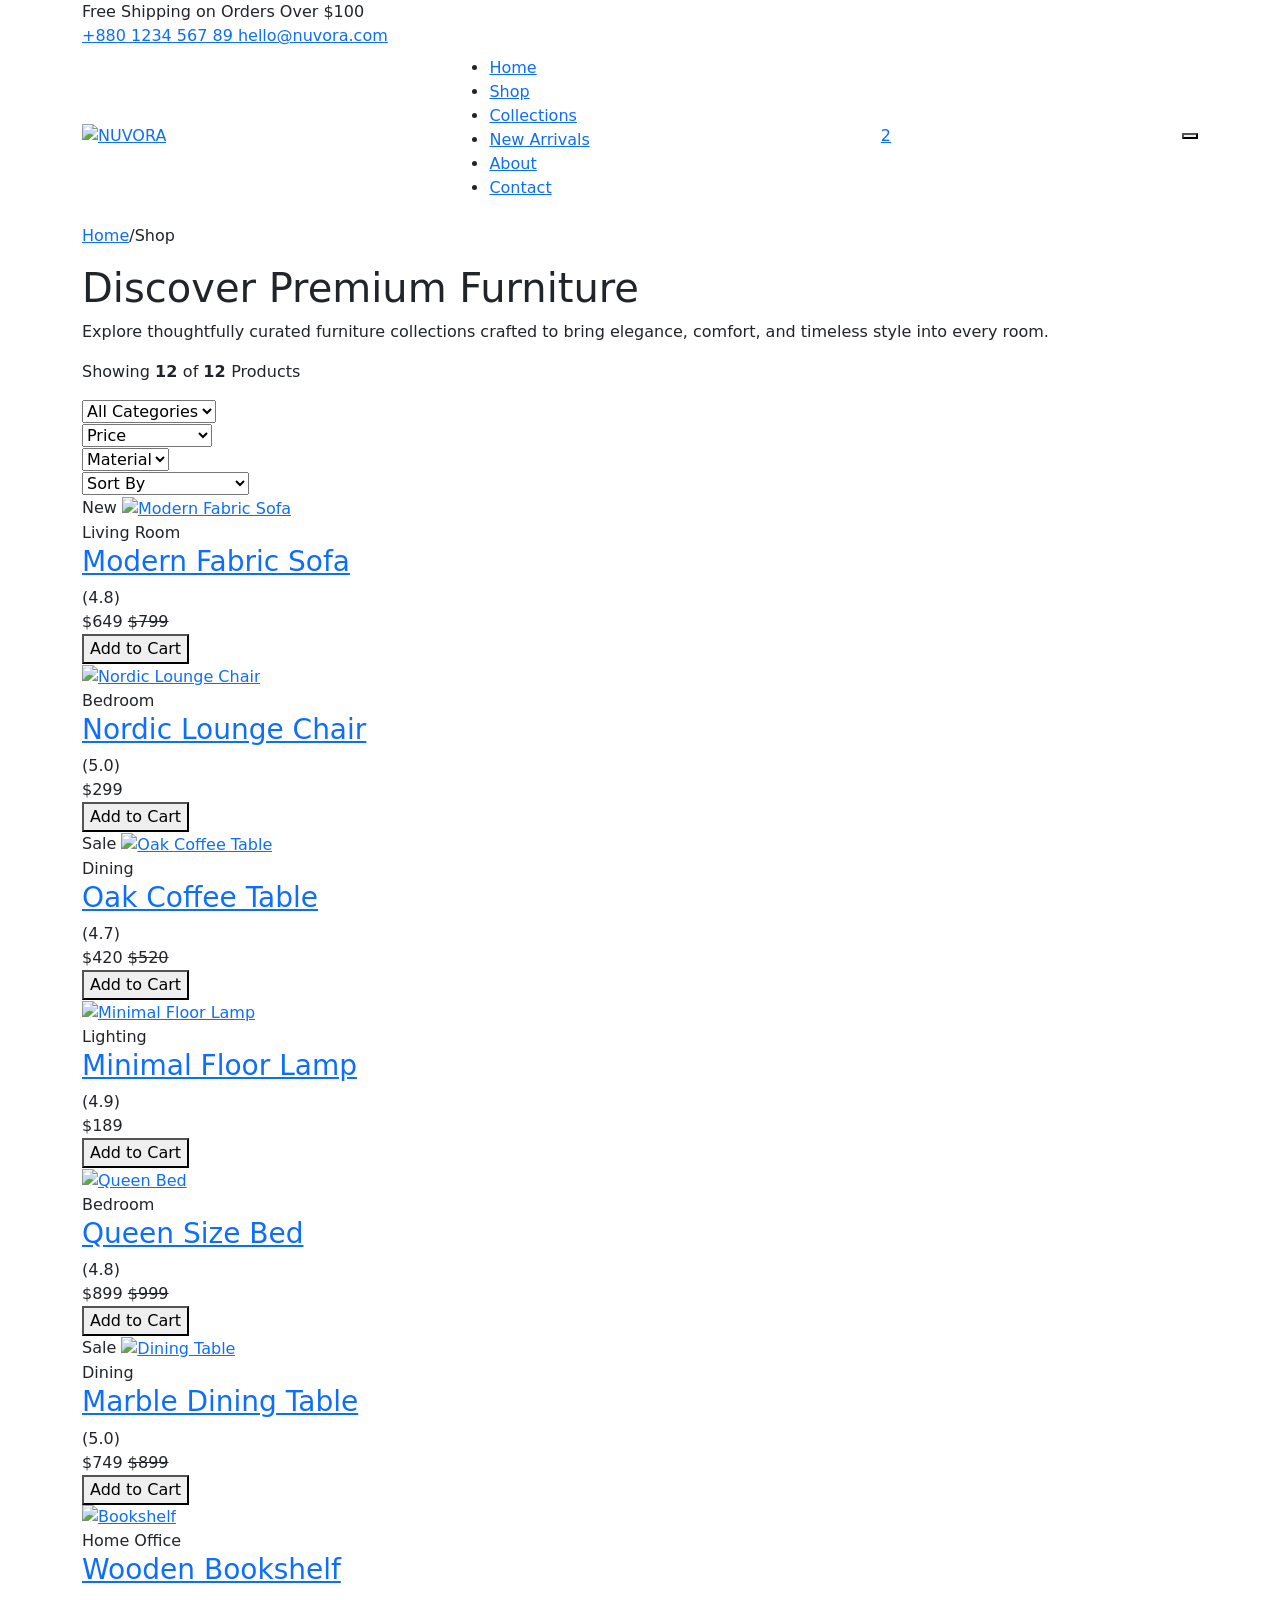
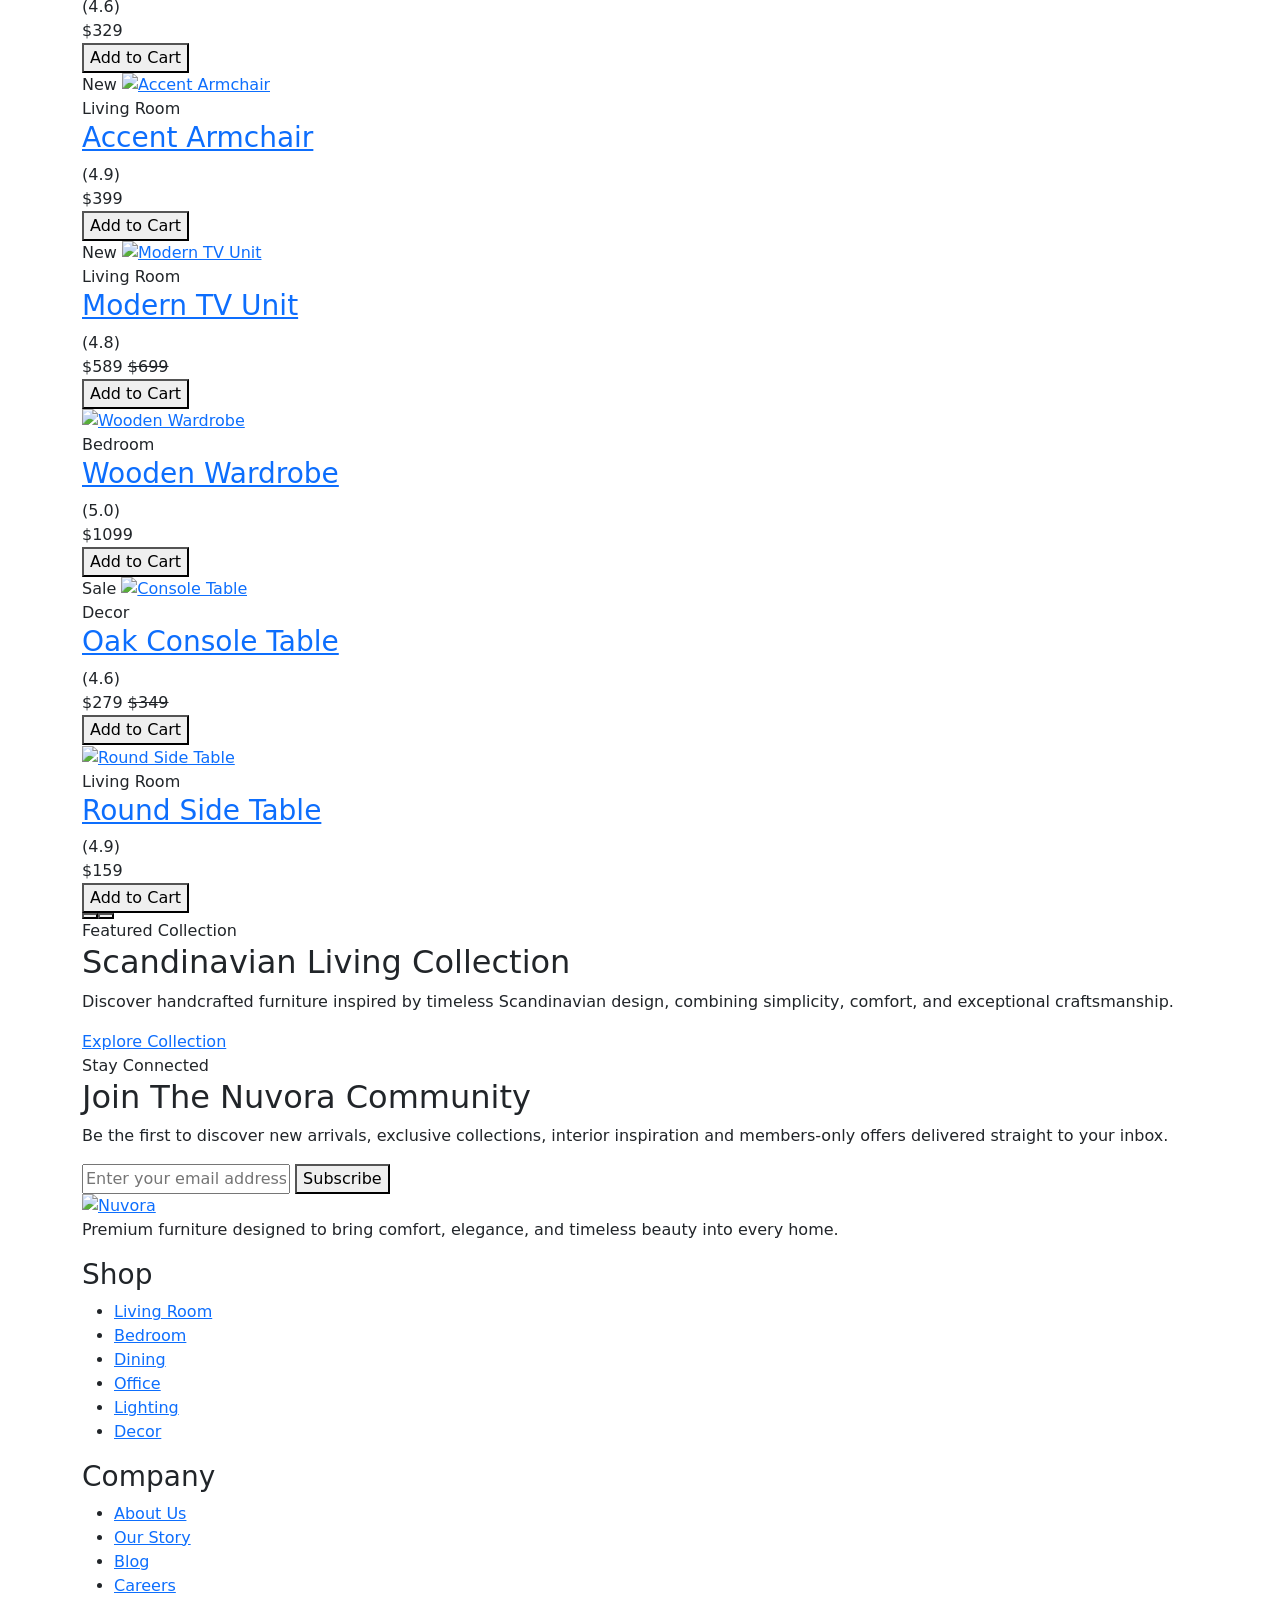
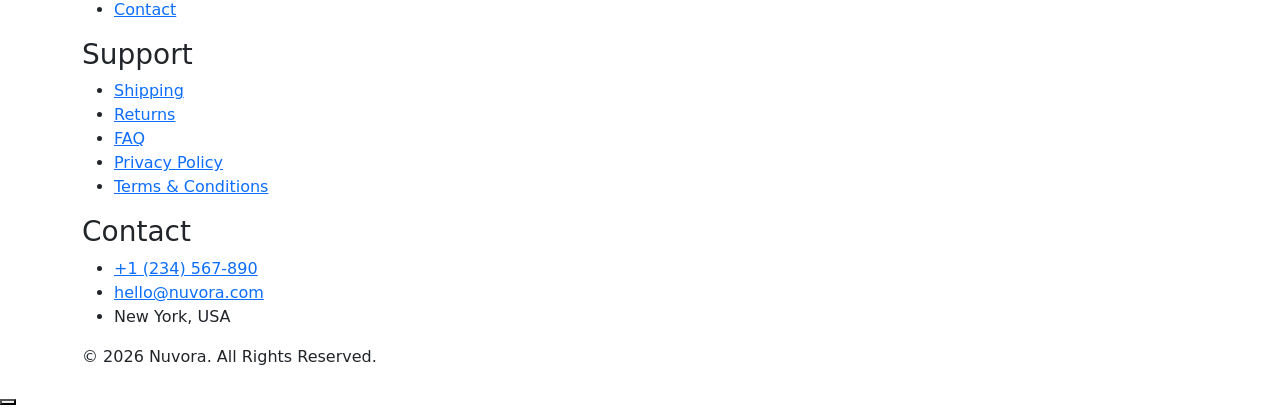
==== shop.html @ 88d0da60 "Add files via upload" ====
<!DOCTYPE html>
<html lang="en">
<head>
    <meta charset="UTF-8">
    <meta name="viewport" content="width=device-width, initial-scale=1.0">
    <!-- <title>Document</title> -->
    <title>NUVORA</title>
    <link rel="icon" type="image/png" href="assets/images/banner-logo.png">

    <link href="https://cdn.jsdelivr.net/npm/bootstrap@5.3.7/dist/css/bootstrap.min.css" rel="stylesheet">
    <link rel="stylesheet" href="https://cdn.jsdelivr.net/npm/swiper@11/swiper-bundle.min.css">
    <!-- <link rel="stylesheet" href="https://cdn.jsdelivr.net/npm/embla-carousel/embla-carousel.min.css"> -->
    <!-- <link href="https://unpkg.com/aos@2.3.1/dist/aos.css" rel="stylesheet"> -->
    <link rel="stylesheet" href="assets/css/fonts.css">
    <link rel="stylesheet" href="assets/icons/fontawesome/css/all.css">
    <link rel="stylesheet" href="assets/css/style.css">
    <link rel="stylesheet" href="assets/css/responsive.css">
</head>
<body>
    <!-- =========================
        TOP BAR
    ========================= -->
    <div class="top-bar">
        <div class="container">
            <div class="top-bar-wrapper">

                <div class="top-bar-left">
                    <span>Free Shipping on Orders Over $100</span>
                </div>

                <div class="top-bar-right">
                    <a href="tel:+880123456789">
                        <i class="fa-solid fa-phone"></i>
                        +880 1234 567 89
                    </a>

                    <a href="mailto:hello@nuvora.com">
                        <i class="fa-solid fa-envelope"></i>
                        hello@nuvora.com
                    </a>
                </div>

            </div>
        </div>
    </div>




    <!-- =========================
        HEADER
    ========================= -->
    <header class="header">

        <div class="container">

            <nav class="navbar">

                <!-- Logo -->
                <a href="index.html" class="logo">
                    <img src="assets/images/banner-logo.png" alt="NUVORA">
                </a>

                <!-- Menu -->
                <ul class="nav-menu" id="navMenu">

                    <li>
                        <a href="index.html">Home</a>
                    </li>

                    <li>
                        <a href="shop.html" class="active">Shop</a>
                    </li>

                    <li>
                        <a href="collections.html">Collections</a>
                    </li>

                    <li>
                        <a href="new-arrivals.html">New Arrivals</a>
                    </li>

                    <li>
                        <a href="about.html">About</a>
                    </li>

                    <li>
                        <a href="contact.html">Contact</a>
                    </li>

                </ul>

                <!-- Actions -->
                <div class="nav-actions">

                    <!-- Search -->
                    <a href="shop.html" class="nav-icon">
                        <i class="fa-solid fa-magnifying-glass"></i>
                    </a>

                    <!-- Wishlist -->
                    <a href="wishlist.html" class="nav-icon">
                        <i class="fa-regular fa-heart"></i>
                    </a>

                    <!-- Login / My Account -->
                    <a href="login.html" class="nav-icon">
                        <i class="fa-regular fa-user"></i>
                    </a>

                    <!-- Cart -->
                    <a href="cart.html" class="nav-icon cart-icon">
                        <i class="fa-solid fa-bag-shopping"></i>
                        <span class="cart-count">2</span>
                    </a>

                </div>

                <!-- Mobile Toggle -->
                <button class="menu-toggle" id="menuToggle">
                    <span></span>
                    <span></span>
                    <span></span>
                </button>

            </nav>

        </div>

    </header>






    <!-- ===================================================
        SHOP BANNER
    =================================================== -->
    <section class="shop-banner">

        <div class="container">

            <div class="shop-banner-content">

                <div class="breadcrumb">

                    <a href="index.html">Home</a>

                    <span>/</span>

                    <span>Shop</span>

                </div>

                <h1>

                    Discover Premium Furniture

                </h1>

                <p>

                    Explore thoughtfully curated furniture collections crafted
                    to bring elegance, comfort, and timeless style into every room.

                </p>

            </div>

        </div>

    </section>







    
    <!-- ===================================================
        SHOP TOOLBAR
    =================================================== -->
    <section class="shop-toolbar">

        <div class="container">

            <div class="toolbar-wrapper">

                <!-- Left -->

                <div class="toolbar-left">

                    <p>

                        Showing

                        <strong id="showingProducts">
                            12
                        </strong>

                        of

                        <strong id="totalProducts">
                            12
                        </strong>

                        Products

                    </p>

                </div>

                <!-- Right -->

                <div class="toolbar-right">

                    <div class="select-box">

                        <select id="categoryFilter">

                            <option>All Categories</option>
                            <option>living-room</option>
                            <option>bedroom</option>
                            <option>dining</option>
                            <option>home-office</option>
                            <option>lighting</option>
                            <option>decor</option>

                        </select>

                        <i class="fa-solid fa-angle-down"></i>

                    </div>

                    <div class="select-box">

                        <select id="priceFilter">

                            <option>Price</option>
                            <option>Under $200</option>
                            <option>$200 - $500</option>
                            <option>$500 - $1000</option>
                            <option>$1000+</option>

                        </select>

                        <i class="fa-solid fa-angle-down"></i>

                    </div>

                    <div class="select-box">

                        <select id="materialFilter">

                            <option>Material</option>
                            <option>Wood</option>
                            <option>Fabric</option>
                            <option>Metal</option>
                            <option>Marble</option>

                        </select>

                        <i class="fa-solid fa-angle-down"></i>

                    </div>

                    <div class="select-box">

                        <select id="sortFilter">

                            <option>Sort By</option>
                            <option>Featured</option>
                            <option>Newest</option>
                            <option>Best Selling</option>
                            <option>Price: Low to High</option>
                            <option>Price: High to Low</option>

                        </select>

                        <i class="fa-solid fa-angle-down"></i>

                    </div>

                </div>

            </div>

        </div>

    </section>





    <!-- ===========================================
        PRODUCT GRID
    =========================================== -->
    <section class="shop-products">

        <div class="container">

            <!-- Product Grid -->
            <div class="product-grid" id="productGrid">

                <!-- Product 1 -->
                <div class="product-card"
                    data-category="living-room"
                    data-price="649"
                    data-material="fabric">

                    <div class="product-image">

                        <span class="product-badge">New</span>

                        <a href="product-details.html">
                            <img src="assets/images/products/sofa.jpg" alt="Modern Fabric Sofa">
                        </a>

                        <div class="product-icons">

                            <a href="#" aria-label="Add to Wishlist">
                                <i class="fa-regular fa-heart"></i>
                            </a>

                        </div>

                    </div>

                    <div class="product-content">

                        <span class="product-category">
                            Living Room
                        </span>

                        <h3>

                            <a href="product-details.html">
                                Modern Fabric Sofa
                            </a>

                        </h3>

                        <div class="product-rating">

                            <i class="fa-solid fa-star"></i>
                            <i class="fa-solid fa-star"></i>
                            <i class="fa-solid fa-star"></i>
                            <i class="fa-solid fa-star"></i>
                            <i class="fa-solid fa-star-half-stroke"></i>

                            <span>(4.8)</span>

                        </div>

                        <div class="product-price">

                            <span class="price">$649</span>

                            <del>$799</del>

                        </div>

                        <button class="cart-btn">
                            Add to Cart
                        </button>

                    </div>

                </div>

                <!-- Product 2 -->
                <div class="product-card"
                    data-category="bedroom"
                    data-price="299"
                    data-material="fabric">

                    <div class="product-image">

                        <a href="product-details.html">
                            <img src="assets/images/products/chair.jpg" alt="Nordic Lounge Chair">
                        </a>
                        
                        <div class="product-icons">

                            <a href="#"><i class="fa-regular fa-heart"></i></a>
 

                        </div>

                    </div>

                    <div class="product-content">

                        <span class="product-category">
                            Bedroom
                        </span>

                        <h3>
                            <a href="product-details.html">
                                Nordic Lounge Chair
                            </a>
                        </h3>

                        <div class="product-rating">

                            <i class="fa-solid fa-star"></i>
                            <i class="fa-solid fa-star"></i>
                            <i class="fa-solid fa-star"></i>
                            <i class="fa-solid fa-star"></i>
                            <i class="fa-solid fa-star"></i>

                            <span>(5.0)</span>

                        </div>

                        <div class="product-price">

                            <span class="price">$299</span>

                        </div>

                        <button class="cart-btn">

                            Add to Cart

                        </button>

                    </div>

                </div>

                <!-- Product 3 -->
                <div class="product-card"
                    data-category="dining"
                    data-price="420"
                    data-material="wood">

                    <div class="product-image">

                        <span class="product-badge sale">
                            Sale
                        </span>

                        <a href="product-details.html">
                            <img src="assets/images/products/table.jpg" alt="Oak Coffee Table">
                        </a>
                        
                        <div class="product-icons">

                            <a href="#"><i class="fa-regular fa-heart"></i></a>
 

                        </div>

                    </div>

                    <div class="product-content">

                        <span class="product-category">
                            Dining
                        </span>

                        <h3>
                            <a href="product-details.html">
                                Oak Coffee Table
                            </a>
                        </h3>

                        <div class="product-rating">

                            <i class="fa-solid fa-star"></i>
                            <i class="fa-solid fa-star"></i>
                            <i class="fa-solid fa-star"></i>
                            <i class="fa-solid fa-star"></i>
                            <i class="fa-solid fa-star-half-stroke"></i>

                            <span>(4.7)</span>

                        </div>

                        <div class="product-price">

                            <span class="price">$420</span>

                            <del>$520</del>

                        </div>

                        <button class="cart-btn">

                            Add to Cart

                        </button>

                    </div>

                </div>

                <!-- Product 4 -->
                <div class="product-card"
                    data-category="lighting"
                    data-price="189"
                    data-material="metal">

                    <div class="product-image">

                        <a href="product-details.html">
                            <img src="assets/images/products/lamp.jpg" alt="Minimal Floor Lamp">   
                        </a>
                        
                        <div class="product-icons">

                            <a href="#"><i class="fa-regular fa-heart"></i></a>
 

                        </div>

                    </div>

                    <div class="product-content">

                        <span class="product-category">
                            Lighting
                        </span>

                        <h3>
                            <a href="product-details.html">
                                Minimal Floor Lamp  
                            </a>
                        </h3>

                        

                        <div class="product-rating">

                            <i class="fa-solid fa-star"></i>
                            <i class="fa-solid fa-star"></i>
                            <i class="fa-solid fa-star"></i>
                            <i class="fa-solid fa-star"></i>
                            <i class="fa-solid fa-star"></i>

                            <span>(4.9)</span>

                        </div>

                        <div class="product-price">

                            <span class="price">
                                $189
                            </span>

                        </div>

                        <button class="cart-btn">

                            Add to Cart

                        </button>

                    </div>

                </div>

                <!-- Product 5 -->
                <div class="product-card"
                    data-category="bedroom"
                    data-price="899"
                    data-material="wood">

                    <div class="product-image">

                        <a href="product-details.html">
                        <img src="assets/images/products/bed.jpg" alt="Queen Bed">
                        </a>
                        
                        <div class="product-icons">

                            <a href="#"><i class="fa-regular fa-heart"></i></a> 

                        </div>

                    </div>

                    <div class="product-content">

                        <span class="product-category">
                            Bedroom
                        </span>

                        <h3>
                            <a href="product-details.html">
                                Queen Size Bed 
                            </a>
                        </h3>

                        <div class="product-rating">

                            <i class="fa-solid fa-star"></i>
                            <i class="fa-solid fa-star"></i>
                            <i class="fa-solid fa-star"></i>
                            <i class="fa-solid fa-star"></i>
                            <i class="fa-solid fa-star-half-stroke"></i>

                            <span>(4.8)</span>

                        </div>

                        <div class="product-price">

                            <span class="price">$899</span>

                            <del>$999</del>

                        </div>

                        <button class="cart-btn">
                            Add to Cart
                        </button>

                    </div>

                </div>

                <!-- Product 6 -->
                <div class="product-card"
                    data-category="dining"
                    data-price="749"
                    data-material="marble">

                    <div class="product-image">

                        <span class="product-badge sale">Sale</span>

                        <a href="product-details.html">
                            <img src="assets/images/products/dining-table.jpg" alt="Dining Table">
                        </a>
                        
                        <div class="product-icons">

                            <a href="#"><i class="fa-regular fa-heart"></i></a> 

                        </div>

                    </div>

                    <div class="product-content">

                        <span class="product-category">
                            Dining
                        </span>

                        <h3>
                            <a href="product-details.html">
                                Marble Dining Table
                            </a>
                        </h3>

                        <div class="product-rating">

                            <i class="fa-solid fa-star"></i>
                            <i class="fa-solid fa-star"></i>
                            <i class="fa-solid fa-star"></i>
                            <i class="fa-solid fa-star"></i>
                            <i class="fa-solid fa-star"></i>

                            <span>(5.0)</span>

                        </div>

                        <div class="product-price">

                            <span class="price">$749</span>

                            <del>$899</del>

                        </div>

                        <button class="cart-btn">
                            Add to Cart
                        </button>

                    </div>

                </div>

                <!-- Product 7 -->
                <div class="product-card"
                    data-category="home-office"
                    data-price="329"
                    data-material="wood">

                    <div class="product-image">

                        <a href="product-details.html">
                            <img src="assets/images/products/bookshelf.jpg" alt="Bookshelf">
                        </a>
                        
                        <div class="product-icons">

                            <a href="#"><i class="fa-regular fa-heart"></i></a> 

                        </div>

                    </div>

                    <div class="product-content">

                        <span class="product-category">
                            Home Office
                        </span>

                        <h3>
                            <a href="product-details.html">
                                Wooden Bookshelf
                            </a>
                        </h3>

                        <div class="product-rating">

                            <i class="fa-solid fa-star"></i>
                            <i class="fa-solid fa-star"></i>
                            <i class="fa-solid fa-star"></i>
                            <i class="fa-solid fa-star"></i>
                            <i class="fa-regular fa-star"></i>

                            <span>(4.6)</span>

                        </div>

                        <div class="product-price">

                            <span class="price">$329</span>

                        </div>

                        <button class="cart-btn">
                            Add to Cart
                        </button>

                    </div>

                </div>

                <!-- Product 8 -->
                <div class="product-card"
                    data-category="living-room"
                    data-price="399"
                    data-material="fabric">

                    <div class="product-image">

                        <span class="product-badge">New</span>

                        <a href="product-details.html">
                            <img src="assets/images/products/armchair.jpg" alt="Accent Armchair">
                        </a>
                        
                        <div class="product-icons">

                            <a href="#"><i class="fa-regular fa-heart"></i></a> 

                        </div>

                    </div>

                    <div class="product-content">

                        <span class="product-category">
                            Living Room
                        </span>

                        <h3>
                            <a href="product-details.html">
                                Accent Armchair
                            </a>
                        </h3>

                        <div class="product-rating">

                            <i class="fa-solid fa-star"></i>
                            <i class="fa-solid fa-star"></i>
                            <i class="fa-solid fa-star"></i>
                            <i class="fa-solid fa-star"></i>
                            <i class="fa-solid fa-star-half-stroke"></i>

                            <span>(4.9)</span>

                        </div>

                        <div class="product-price">

                            <span class="price">$399</span>

                        </div>

                        <button class="cart-btn">
                            Add to Cart
                        </button>

                    </div>

                </div>

                <!-- Product 9 -->
                <div class="product-card"
                    data-category="living-room"
                    data-price="589"
                    data-material="wood">

                    <div class="product-image">

                        <span class="product-badge">New</span>

                        <a href="product-details.html">
                            <img src="assets/images/products/tv-unit.jpg" alt="Modern TV Unit">
                        </a>

                        <div class="product-icons">

                            <a href="#"><i class="fa-regular fa-heart"></i></a>

                        </div>

                    </div>

                    <div class="product-content">

                        <span class="product-category">
                            Living Room
                        </span>

                        <h3>

                            <a href="product-details.html">
                                Modern TV Unit
                            </a>

                        </h3>

                        <div class="product-rating">

                            <i class="fa-solid fa-star"></i>
                            <i class="fa-solid fa-star"></i>
                            <i class="fa-solid fa-star"></i>
                            <i class="fa-solid fa-star"></i>
                            <i class="fa-solid fa-star-half-stroke"></i>

                            <span>(4.8)</span>

                        </div>

                        <div class="product-price">

                            <span class="price">$589</span>

                            <del>$699</del>

                        </div>

                        <button class="cart-btn">

                            Add to Cart

                        </button>

                    </div>

                </div>

                <!-- Product 10 -->
                <div class="product-card"
                    data-category="bedroom"
                    data-price="1099"
                    data-material="wood">

                    <div class="product-image">

                        <a href="product-details.html">
                            <img src="assets/images/products/wardrobe.jpg" alt="Wooden Wardrobe">
                        </a>

                        <div class="product-icons">

                            <a href="#"><i class="fa-regular fa-heart"></i></a>

                        </div>

                    </div>

                    <div class="product-content">

                        <span class="product-category">
                            Bedroom
                        </span>

                        <h3>

                            <a href="product-details.html">
                                Wooden Wardrobe
                            </a>

                        </h3>

                        <div class="product-rating">

                            <i class="fa-solid fa-star"></i>
                            <i class="fa-solid fa-star"></i>
                            <i class="fa-solid fa-star"></i>
                            <i class="fa-solid fa-star"></i>
                            <i class="fa-solid fa-star"></i>

                            <span>(5.0)</span>

                        </div>

                        <div class="product-price">

                            <span class="price">$1099</span>

                        </div>

                        <button class="cart-btn">

                            Add to Cart

                        </button>

                    </div>

                </div>

                <!-- Product 11 -->
                <div class="product-card"
                    data-category="decor"
                    data-price="279"
                    data-material="wood">

                    <div class="product-image">

                        <span class="product-badge sale">
                            Sale
                        </span>

                        <a href="product-details.html">
                            <img src="assets/images/products/console-table.jpg" alt="Console Table">
                        </a>

                        <div class="product-icons">

                            <a href="#"><i class="fa-regular fa-heart"></i></a>

                        </div>

                    </div>

                    <div class="product-content">

                        <span class="product-category">
                            Decor
                        </span>

                        <h3>

                            <a href="product-details.html">
                                Oak Console Table
                            </a>

                        </h3>

                        <div class="product-rating">

                            <i class="fa-solid fa-star"></i>
                            <i class="fa-solid fa-star"></i>
                            <i class="fa-solid fa-star"></i>
                            <i class="fa-solid fa-star"></i>
                            <i class="fa-regular fa-star"></i>

                            <span>(4.6)</span>

                        </div>

                        <div class="product-price">

                            <span class="price">$279</span>

                            <del>$349</del>

                        </div>

                        <button class="cart-btn">

                            Add to Cart

                        </button>

                    </div>

                </div>

                <!-- Product 12 -->
                <div class="product-card"
                    data-category="living-room"
                    data-price="159"
                    data-material="wood">

                    <div class="product-image">

                        <a href="product-details.html">
                            <img src="assets/images/products/side-table.jpg" alt="Round Side Table">
                        </a>

                        <div class="product-icons">

                            <a href="#"><i class="fa-regular fa-heart"></i></a>

                        </div>

                    </div>

                    <div class="product-content">

                        <span class="product-category">
                            Living Room
                        </span>

                        <h3>

                            <a href="product-details.html">
                                Round Side Table
                            </a>

                        </h3>

                        <div class="product-rating">

                            <i class="fa-solid fa-star"></i>
                            <i class="fa-solid fa-star"></i>
                            <i class="fa-solid fa-star"></i>
                            <i class="fa-solid fa-star"></i>
                            <i class="fa-solid fa-star-half-stroke"></i>

                            <span>(4.9)</span>

                        </div>

                        <div class="product-price">

                            <span class="price">$159</span>

                        </div>

                        <button class="cart-btn">

                            Add to Cart

                        </button>

                    </div>

                </div>


            </div>

        </div>

    </section>







    <!-- =========================
        PAGINATION
    ========================= -->
    <section class="shop-pagination">

        <div class="container">

            <nav class="pagination">

                <button
                    class="page-btn"
                    id="prevPage">

                    <i class="fa-solid fa-angle-left"></i>

                </button>

                <div id="pageNumbers"></div>

                <button
                    class="page-btn"
                    id="nextPage">

                    <i class="fa-solid fa-angle-right"></i>

                </button>

            </nav>

        </div>

    </section>




    <!-- ===================================================
        FEATURED COLLECTION
    =================================================== -->
    <section class="featured-collection">

        <div class="container">

            <div class="featured-banner">

                <div class="featured-overlay"></div>

                <div class="featured-content">

                    <span>
                        Featured Collection
                    </span>

                    <h2>
                        Scandinavian Living Collection
                    </h2>

                    <p>
                        Discover handcrafted furniture inspired by timeless
                        Scandinavian design, combining simplicity, comfort,
                        and exceptional craftsmanship.
                    </p>

                    <a href="collections.html" class="primary-btn">

                        Explore Collection

                    </a>

                </div>

            </div>

        </div>

    </section>








    <!-- =========================
        NEWSLETTER
    ========================= -->
    <section class="newsletter">

        <div class="container">

            <div class="newsletter-box">

                <span class="newsletter-subtitle">
                    Stay Connected
                </span>

                <h2>
                    Join The Nuvora Community
                </h2>

                <p>
                    Be the first to discover new arrivals, exclusive collections,
                    interior inspiration and members-only offers delivered straight
                    to your inbox.
                </p>

                <form class="newsletter-form">

                    <input
                        type="email"
                        placeholder="Enter your email address"
                        required
                    >

                    <button type="submit">

                        Subscribe

                    </button>

                </form>

            </div>

        </div>

    </section>











    <!-- ==========================================
        FOOTER
    ========================================== -->
    <footer class="footer">

        <div class="container">

            <div class="footer-top">

                <!-- Brand -->

                <div class="footer-column footer-brand">

                    <a href="index.html" class="footer-logo">
                        <img src="assets/images/banner-logo.png" alt="Nuvora">
                    </a>

                    <p>

                        Premium furniture designed to bring comfort,
                        elegance, and timeless beauty into every home.

                    </p>

                    <div class="footer-social">

                        <a href="#"><i class="fa-brands fa-facebook-f"></i></a>

                        <a href="#"><i class="fa-brands fa-instagram"></i></a>

                        <a href="#"><i class="fa-brands fa-pinterest-p"></i></a>

                        <a href="#"><i class="fa-brands fa-linkedin-in"></i></a>

                    </div>

                </div>

                <!-- Shop -->

                <div class="footer-column">

                    <h3>Shop</h3>

                    <ul>

                        <li><a href="shop.html">Living Room</a></li>

                        <li><a href="shop.html">Bedroom</a></li>

                        <li><a href="shop.html">Dining</a></li>

                        <li><a href="shop.html">Office</a></li>

                        <li><a href="shop.html">Lighting</a></li>

                        <li><a href="shop.html">Decor</a></li>

                    </ul>

                </div>

                <!-- Company -->

                <div class="footer-column">

                    <h3>Company</h3>

                    <ul>

                        <li><a href="about.html">About Us</a></li>

                        <li><a href="about.html">Our Story</a></li>

                        <li><a href="blog.html">Blog</a></li>

                        <li><a href="careers.html">Careers</a></li>
                        
                        <li><a href="contact.html">Contact</a></li>

                    </ul>

                </div>

                <!-- Support -->

                <div class="footer-column">

                    <h3>Support</h3>

                    <ul>

                        <li><a href="shipping.html">Shipping</a></li>

                        <li><a href="returns.html">Returns</a></li>

                        <li><a href="faq.html">FAQ</a></li>

                        <li><a href="privacy-policy.html">Privacy Policy</a></li>

                        <li><a href="terms-conditions.html">Terms & Conditions</a></li>

                    </ul>

                </div>

                <!-- Contact -->

                <div class="footer-column">

                    <h3>Contact</h3>

                    <ul class="footer-contact">

                        <li>
                            <i class="fa-solid fa-phone"></i>
                            <a href="tel:+1234567890">+1 (234) 567-890</a>
                        </li>

                        <li>
                            <i class="fa-solid fa-envelope"></i>
                            <a href="mailto:hello@nuvora.com">hello@nuvora.com</a>
                        </li>

                        <li>
                            <i class="fa-solid fa-location-dot"></i>
                            New York, USA
                        </li>

                    </ul>

                </div>

            </div>

            <div class="footer-bottom">

                <div class="payment-icons">

                    <i class="fa-brands fa-cc-visa"></i>

                    <i class="fa-brands fa-cc-mastercard"></i>

                    <i class="fa-brands fa-cc-paypal"></i>

                    <i class="fa-brands fa-cc-stripe"></i>

                </div>

                <p>

                    © 2026 Nuvora. All Rights Reserved.

                </p>

            </div>

        </div>

        <!-- Back To Top -->

        <button class="back-top">

            <i class="fa-solid fa-arrow-up"></i>

        </button>

    </footer>








    


    <!-- <script src="https://unpkg.com/aos@2.3.1/dist/aos.js"></script> -->
    <script src="https://cdn.jsdelivr.net/npm/bootstrap@5.3.7/dist/js/bootstrap.bundle.min.js"></script>
    <script src="https://cdn.jsdelivr.net/npm/swiper@11/swiper-bundle.min.js"></script>
    <!-- <script src="https://cdn.jsdelivr.net/npm/embla-carousel/embla-carousel.umd.js"></script>
    <script src="https://cdn.jsdelivr.net/npm/embla-carousel-auto-scroll/embla-carousel-auto-scroll.umd.js"></script> -->
    <script src="assets/js/main.js"></script>
</body>
</html>
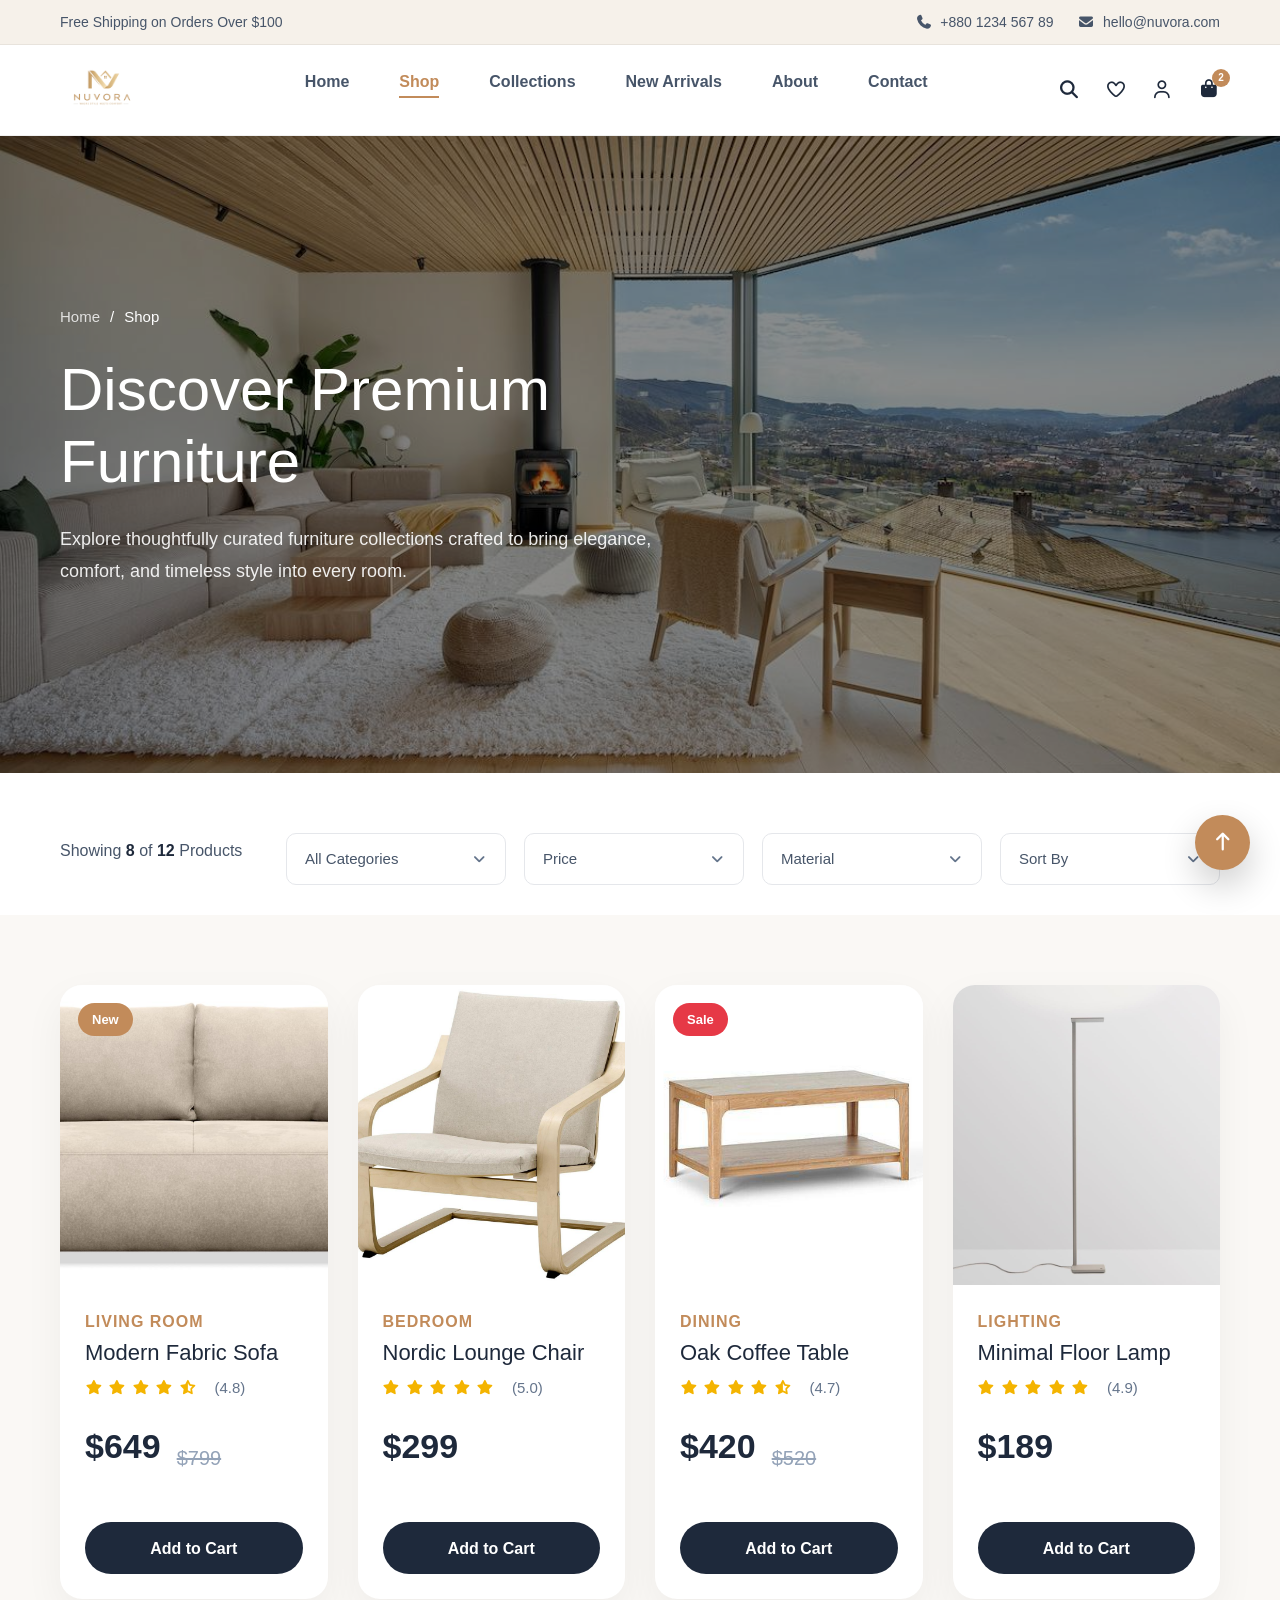
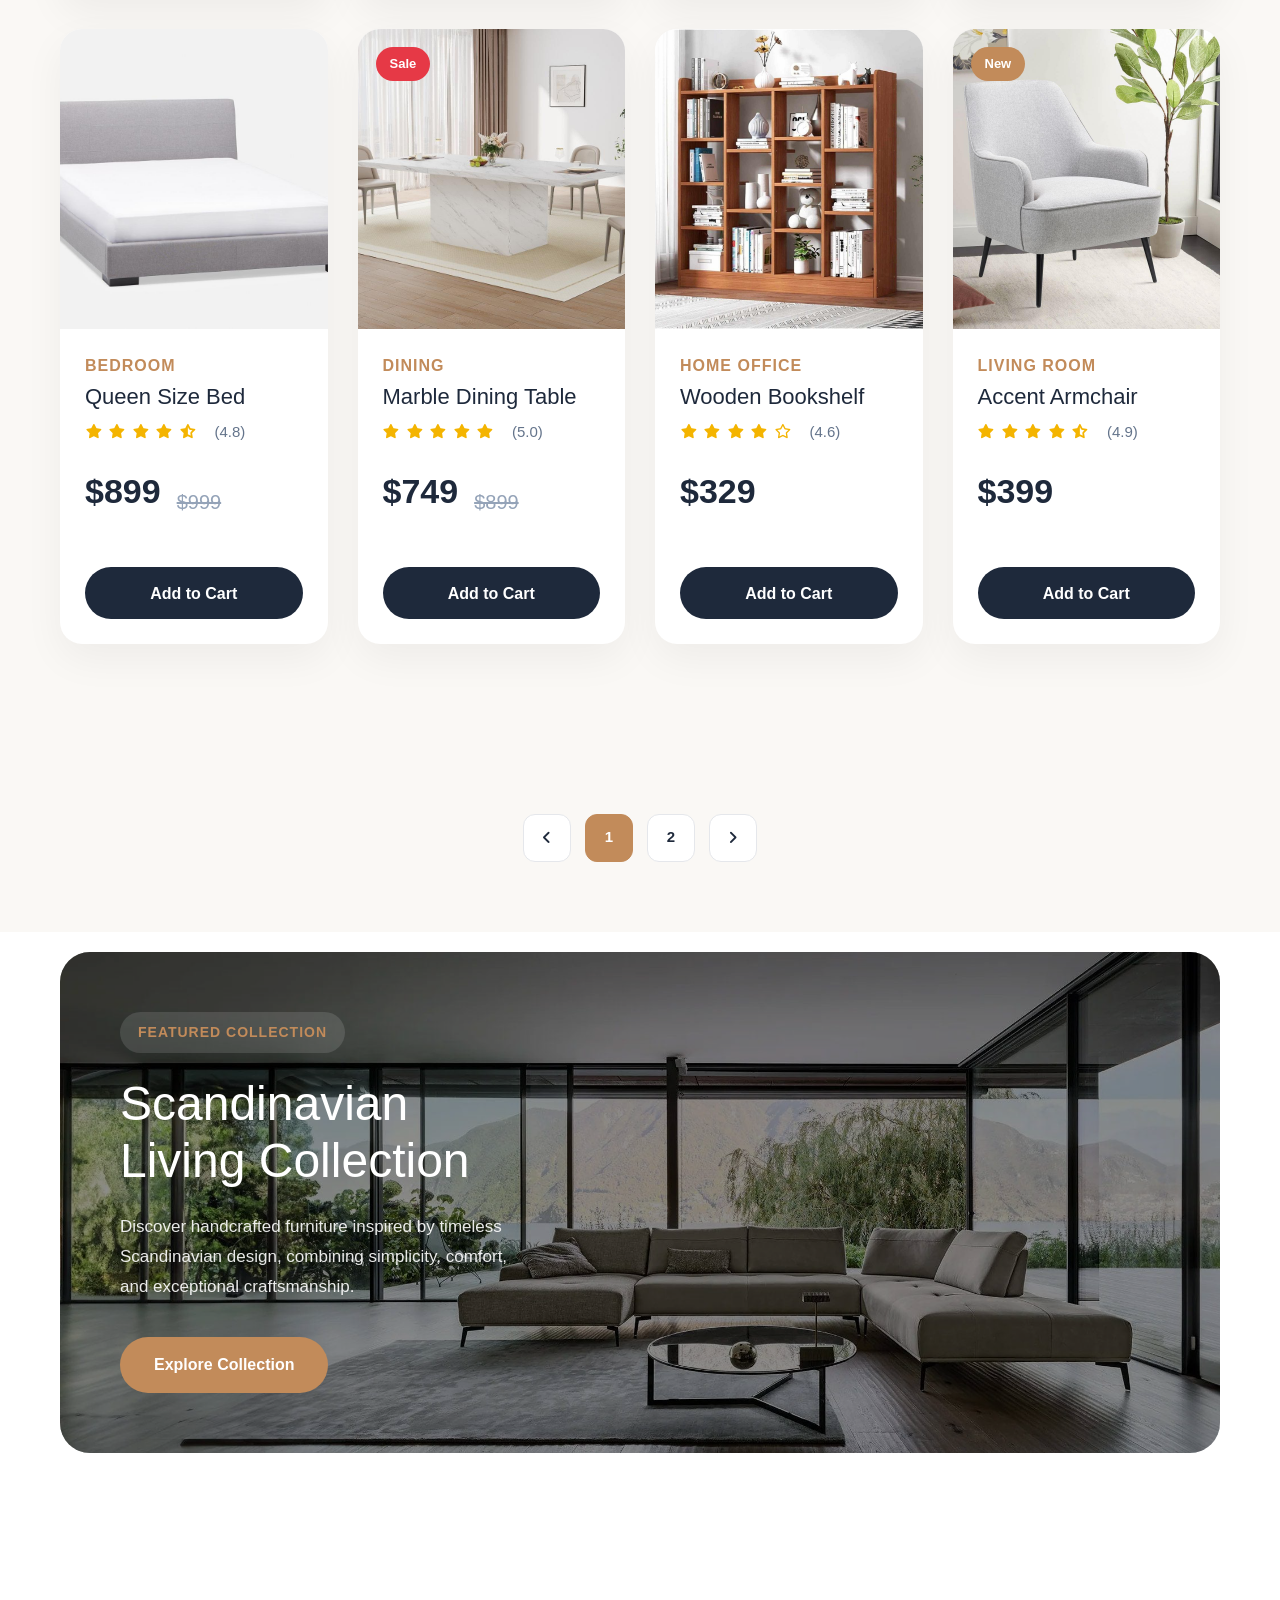
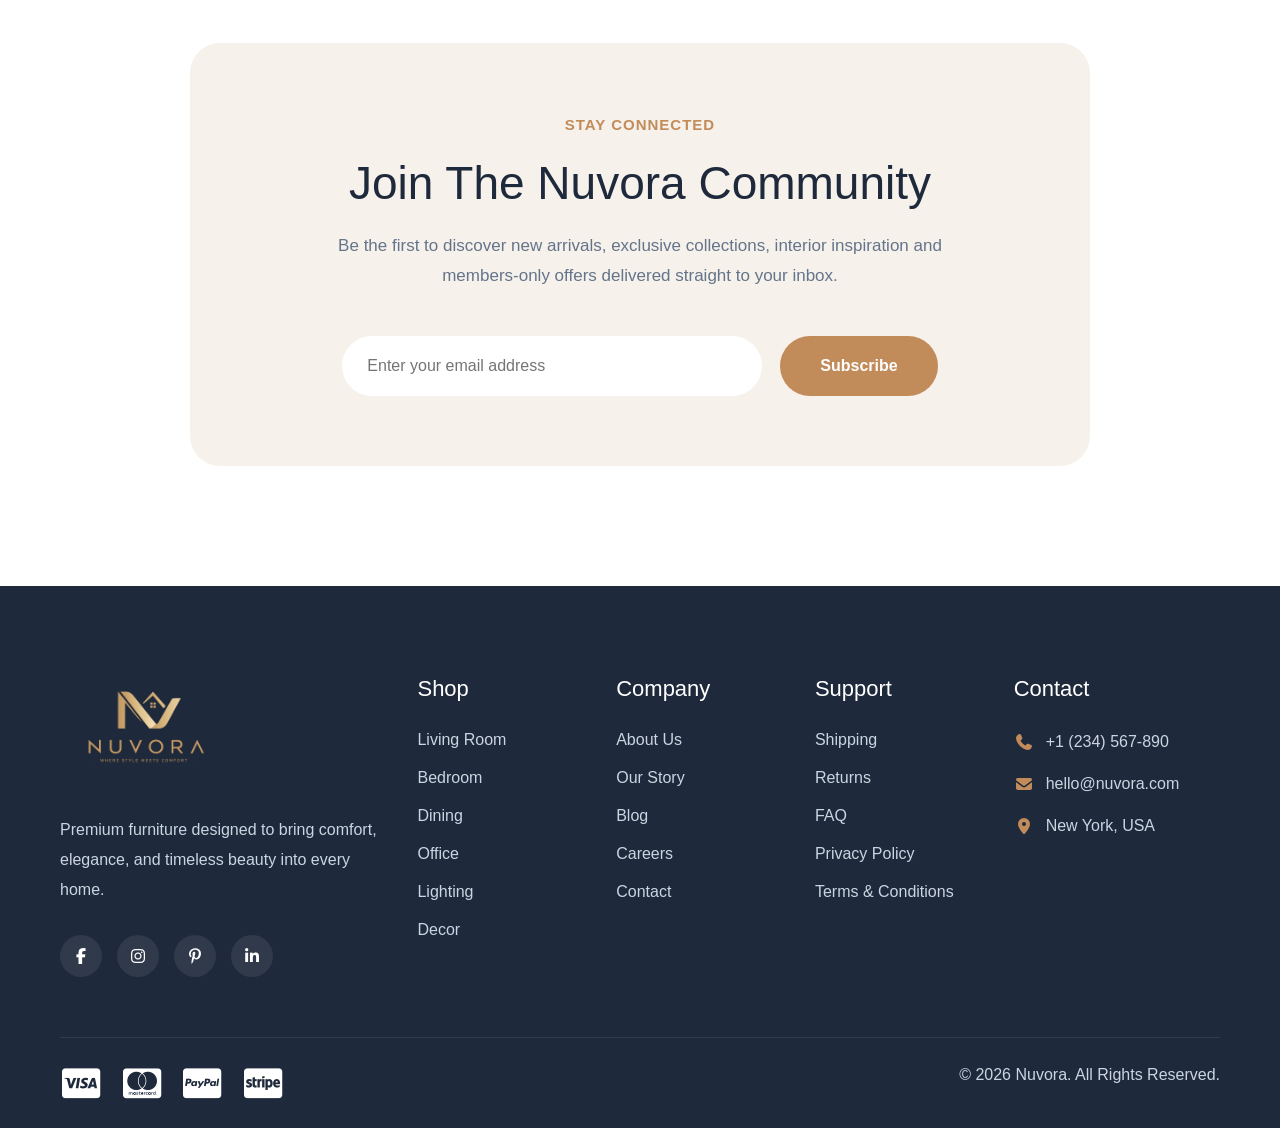
==== commit ef3563c3: "Add files via upload" ====
--- a/shop.html
+++ b/shop.html
@@ -315,13 +315,13 @@
 
                         <span class="product-badge">New</span>
 
-                        <a href="product-details.html">
+                        <a href="product-details.html?id=1">
                             <img src="assets/images/products/sofa.jpg" alt="Modern Fabric Sofa">
                         </a>
 
                         <div class="product-icons">
 
-                            <a href="#" aria-label="Add to Wishlist">
+                            <a href="wishlist.html" aria-label="Add to Wishlist">
                                 <i class="fa-regular fa-heart"></i>
                             </a>
 
@@ -337,7 +337,7 @@
 
                         <h3>
 
-                            <a href="product-details.html">
+                            <a href="product-details.html?id=1">
                                 Modern Fabric Sofa
                             </a>
 
@@ -379,13 +379,13 @@
 
                     <div class="product-image">
 
-                        <a href="product-details.html">
+                        <a href="product-details.html?id=2">
                             <img src="assets/images/products/chair.jpg" alt="Nordic Lounge Chair">
                         </a>
                         
                         <div class="product-icons">
 
-                            <a href="#"><i class="fa-regular fa-heart"></i></a>
+                            <a href="wishlist.html"><i class="fa-regular fa-heart"></i></a> 
  
 
                         </div>
@@ -399,7 +399,7 @@
                         </span>
 
                         <h3>
-                            <a href="product-details.html">
+                            <a href="product-details.html?id=2">
                                 Nordic Lounge Chair
                             </a>
                         </h3>
@@ -444,13 +444,13 @@
                             Sale
                         </span>
 
-                        <a href="product-details.html">
+                        <a href="product-details.html?id=3">
                             <img src="assets/images/products/table.jpg" alt="Oak Coffee Table">
                         </a>
                         
                         <div class="product-icons">
 
-                            <a href="#"><i class="fa-regular fa-heart"></i></a>
+                            <a href="wishlist.html"><i class="fa-regular fa-heart"></i></a> 
  
 
                         </div>
@@ -464,7 +464,7 @@
                         </span>
 
                         <h3>
-                            <a href="product-details.html">
+                            <a href="product-details.html?id=3">
                                 Oak Coffee Table
                             </a>
                         </h3>
@@ -507,13 +507,13 @@
 
                     <div class="product-image">
 
-                        <a href="product-details.html">
+                        <a href="product-details.html?id=4">
                             <img src="assets/images/products/lamp.jpg" alt="Minimal Floor Lamp">   
                         </a>
                         
                         <div class="product-icons">
 
-                            <a href="#"><i class="fa-regular fa-heart"></i></a>
+                            <a href="wishlist.html"><i class="fa-regular fa-heart"></i></a> 
  
 
                         </div>
@@ -527,7 +527,7 @@
                         </span>
 
                         <h3>
-                            <a href="product-details.html">
+                            <a href="product-details.html?id=4">
                                 Minimal Floor Lamp  
                             </a>
                         </h3>
@@ -572,13 +572,13 @@
 
                     <div class="product-image">
 
-                        <a href="product-details.html">
+                        <a href="product-details.html?id=5">
                         <img src="assets/images/products/bed.jpg" alt="Queen Bed">
                         </a>
                         
                         <div class="product-icons">
 
-                            <a href="#"><i class="fa-regular fa-heart"></i></a> 
+                            <a href="wishlist.html"><i class="fa-regular fa-heart"></i></a> 
 
                         </div>
 
@@ -591,7 +591,7 @@
                         </span>
 
                         <h3>
-                            <a href="product-details.html">
+                            <a href="product-details.html?id=5">
                                 Queen Size Bed 
                             </a>
                         </h3>
@@ -634,13 +634,13 @@
 
                         <span class="product-badge sale">Sale</span>
 
-                        <a href="product-details.html">
+                        <a href="product-details.html?id=6">
                             <img src="assets/images/products/dining-table.jpg" alt="Dining Table">
                         </a>
                         
                         <div class="product-icons">
 
-                            <a href="#"><i class="fa-regular fa-heart"></i></a> 
+                            <a href="wishlist.html"><i class="fa-regular fa-heart"></i></a> 
 
                         </div>
 
@@ -653,7 +653,7 @@
                         </span>
 
                         <h3>
-                            <a href="product-details.html">
+                            <a href="product-details.html?id=6">
                                 Marble Dining Table
                             </a>
                         </h3>
@@ -694,13 +694,13 @@
 
                     <div class="product-image">
 
-                        <a href="product-details.html">
+                        <a href="product-details.html?id=7">
                             <img src="assets/images/products/bookshelf.jpg" alt="Bookshelf">
                         </a>
                         
                         <div class="product-icons">
 
-                            <a href="#"><i class="fa-regular fa-heart"></i></a> 
+                            <a href="wishlist.html"><i class="fa-regular fa-heart"></i></a> 
 
                         </div>
 
@@ -713,7 +713,7 @@
                         </span>
 
                         <h3>
-                            <a href="product-details.html">
+                            <a href="product-details.html?id=7">
                                 Wooden Bookshelf
                             </a>
                         </h3>
@@ -754,13 +754,13 @@
 
                         <span class="product-badge">New</span>
 
-                        <a href="product-details.html">
+                        <a href="product-details.html?id=8">
                             <img src="assets/images/products/armchair.jpg" alt="Accent Armchair">
                         </a>
                         
                         <div class="product-icons">
 
-                            <a href="#"><i class="fa-regular fa-heart"></i></a> 
+                            <a href="wishlist.html"><i class="fa-regular fa-heart"></i></a> 
 
                         </div>
 
@@ -773,7 +773,7 @@
                         </span>
 
                         <h3>
-                            <a href="product-details.html">
+                            <a href="product-details.html?id=8">
                                 Accent Armchair
                             </a>
                         </h3>
@@ -814,13 +814,13 @@
 
                         <span class="product-badge">New</span>
 
-                        <a href="product-details.html">
+                        <a href="product-details.html?id=9">
                             <img src="assets/images/products/tv-unit.jpg" alt="Modern TV Unit">
                         </a>
 
                         <div class="product-icons">
 
-                            <a href="#"><i class="fa-regular fa-heart"></i></a>
+                            <a href="wishlist.html"><i class="fa-regular fa-heart"></i></a> 
 
                         </div>
 
@@ -834,7 +834,7 @@
 
                         <h3>
 
-                            <a href="product-details.html">
+                            <a href="product-details.html?id=9">
                                 Modern TV Unit
                             </a>
 
@@ -878,13 +878,13 @@
 
                     <div class="product-image">
 
-                        <a href="product-details.html">
+                        <a href="product-details.html?id=10">
                             <img src="assets/images/products/wardrobe.jpg" alt="Wooden Wardrobe">
                         </a>
 
                         <div class="product-icons">
 
-                            <a href="#"><i class="fa-regular fa-heart"></i></a>
+                            <a href="wishlist.html"><i class="fa-regular fa-heart"></i></a> 
 
                         </div>
 
@@ -898,7 +898,7 @@
 
                         <h3>
 
-                            <a href="product-details.html">
+                            <a href="product-details.html?id=10">
                                 Wooden Wardrobe
                             </a>
 
@@ -944,13 +944,13 @@
                             Sale
                         </span>
 
-                        <a href="product-details.html">
+                        <a href="product-details.html?id=11">
                             <img src="assets/images/products/console-table.jpg" alt="Console Table">
                         </a>
 
                         <div class="product-icons">
 
-                            <a href="#"><i class="fa-regular fa-heart"></i></a>
+                            <a href="wishlist.html"><i class="fa-regular fa-heart"></i></a> 
 
                         </div>
 
@@ -964,7 +964,7 @@
 
                         <h3>
 
-                            <a href="product-details.html">
+                            <a href="product-details.html?id=11">
                                 Oak Console Table
                             </a>
 
@@ -1008,13 +1008,13 @@
 
                     <div class="product-image">
 
-                        <a href="product-details.html">
+                        <a href="product-details.html?id=12">
                             <img src="assets/images/products/side-table.jpg" alt="Round Side Table">
                         </a>
 
                         <div class="product-icons">
 
-                            <a href="#"><i class="fa-regular fa-heart"></i></a>
+                            <a href="wishlist.html"><i class="fa-regular fa-heart"></i></a> 
 
                         </div>
 
@@ -1028,7 +1028,7 @@
 
                         <h3>
 
-                            <a href="product-details.html">
+                            <a href="product-details.html?id=12">
                                 Round Side Table
                             </a>
 
@@ -1399,5 +1399,6 @@
     <!-- <script src="https://cdn.jsdelivr.net/npm/embla-carousel/embla-carousel.umd.js"></script>
     <script src="https://cdn.jsdelivr.net/npm/embla-carousel-auto-scroll/embla-carousel-auto-scroll.umd.js"></script> -->
     <script src="assets/js/main.js"></script>
+    <script></script>
 </body>
 </html>
--- a/assets/css/fonts.css
+++ b/assets/css/fonts.css
@@ -0,0 +1,47 @@
+/* Thin	100
+Light	300
+Book	350–400 (not standard, usually 400)
+Regular	400
+Medium	500
+Semi Bold	600
+Bold	700
+Extra Bold	800
+Black / Heavy	900 */
+
+
+
+@font-face {
+    font-family: 'Montserrat';
+    src: url('../fonts/Montserrat/Montserrat-Regular.ttf');
+    font-weight: 400;
+}
+
+@font-face {
+    font-family: 'Montserrat';
+    src: url('../fonts/Montserrat/Montserrat-SemiBold.ttf');
+    font-weight: 600;
+}
+
+@font-face {
+    font-family: 'Montserrat';
+    src: url('../fonts/Montserrat/Montserrat-Bold.ttf');
+    font-weight: 700;
+}
+
+@font-face {
+    font-family: 'Inter';
+    src: url('../fonts/Inter/Inter-Regular.ttf');
+    font-weight: 400;
+}
+
+@font-face {
+    font-family: 'Inter';
+    src: url('../fonts/Inter/Inter-Medium.ttf');
+    font-weight: 500;
+}
+
+@font-face {
+    font-family: 'Inter';
+    src: url('../fonts/Inter/Inter-SemiBold.ttf');
+    font-weight: 600;
+}
--- a/assets/css/style.css
+++ b/assets/css/style.css
@@ -0,0 +1,3736 @@
+:root{
+    --primary-color:#2563EB;
+    --secondary-color:#0F172A;
+    --text-color:#334155;
+    --bg-color:#F8FAFC;
+    --white:#FFFFFF;
+}
+
+*{
+    margin:0;
+    padding:0;
+    box-sizing:border-box;
+}
+
+body{
+    font-family:'Inter',sans-serif;
+    background:var(--bg-color);
+    color:var(--text-color);
+}
+
+h1,h2,h3,h4,h5,h6{
+    font-family:'Montserrat',sans-serif;
+}
+
+.container{
+    width:100%;
+    max-width:1200px;
+    margin:auto;
+    padding:0 20px;
+}
+
+a{
+    text-decoration:none;
+}
+
+ul{
+    list-style:none;
+}
+
+img{
+    max-width:100%;
+    display:block;
+}
+
+
+
+/* =========================
+   TOP BAR
+========================= */
+
+.top-bar{
+    background:#F6F1EA;
+    border-bottom:1px solid rgba(0,0,0,.06);
+}
+
+.top-bar-wrapper{
+    min-height:44px;
+    display:flex;
+    align-items:center;
+    justify-content:space-between;
+}
+
+.top-bar-left span{
+    font-size:14px;
+    font-weight:500;
+    color:#475569;
+}
+
+.top-bar-right{
+    display:flex;
+    align-items:center;
+    gap:24px;
+}
+
+.top-bar-right a{
+    text-decoration:none;
+    color:#475569;
+    font-size:14px;
+    display:flex;
+    align-items:center;
+    gap:8px;
+    transition:.3s;
+}
+
+.top-bar-right a:hover{
+    color:#C28B5A;
+}
+
+/* =========================
+   HEADER
+========================= */
+
+.header{
+    position:sticky;
+    top:0;
+    z-index:1000;
+    background:#FFFFFF;
+    border-bottom:1px solid rgba(0,0,0,.06);
+}
+
+.navbar{
+    height:90px;
+    display:flex;
+    align-items:center;
+    justify-content:space-between;
+}
+
+/* =========================
+   LOGO
+========================= */
+
+.logo img{
+    height:55px;
+    width:auto;
+    display:block;
+}
+
+/* =========================
+   MENU
+========================= */
+
+.nav-menu{
+    display:flex;
+    align-items:center;
+    gap:50px;
+}
+
+.nav-menu li{
+    list-style:none;
+}
+
+.nav-menu a{
+    text-decoration:none;
+    color:#475569;
+    font-size:16px;
+    font-weight:600;
+    position:relative;
+    transition:.3s;
+}
+
+.nav-menu a:hover,
+.nav-menu a.active{
+    color:#C28B5A;
+}
+
+.nav-menu a::after{
+    content:'';
+    position:absolute;
+    left:0;
+    bottom:-8px;
+    width:0;
+    height:2px;
+    background:#C28B5A;
+    transition:.3s;
+}
+
+.nav-menu a:hover::after,
+.nav-menu a.active::after{
+    width:100%;
+}
+
+
+/* =========================
+   ACTIONS
+========================= */
+
+.nav-actions{
+    display:flex;
+    align-items:center;
+    gap:24px;
+}
+
+.nav-icon{
+    color:#1E293B;
+    font-size:18px;
+    position:relative;
+    transition:.3s;
+}
+
+.nav-icon:hover{
+    color:#C28B5A;
+}
+
+.cart-count{
+    position:absolute;
+    top:-8px;
+    right:-10px;
+
+    width:18px;
+    height:18px;
+
+    border-radius:50%;
+    background:#C28B5A;
+
+    color:#FFFFFF;
+    font-size:10px;
+    font-weight:600;
+
+    display:flex;
+    align-items:center;
+    justify-content:center;
+}
+
+/* =========================
+   MOBILE TOGGLE
+========================= */
+
+.menu-toggle{
+    display:none;
+    background:none;
+    border:none;
+    cursor:pointer;
+}
+
+.menu-toggle span{
+    display:block;
+    width:28px;
+    height:2px;
+    background:#1E293B;
+    margin:6px 0;
+    transition:.3s;
+}
+
+.menu-toggle.active span:nth-child(1){
+    transform: translateY(8px) rotate(45deg);
+}
+
+.menu-toggle.active span:nth-child(2){
+    opacity: 0;
+}
+
+.menu-toggle.active span:nth-child(3){
+    transform: translateY(-8px) rotate(-45deg);
+}
+/* =========================
+   RESPONSIVE
+========================= */
+
+@media(max-width:991px){
+
+    .top-bar{
+        display:none;
+    }
+
+    .menu-toggle{
+        display:block;
+    }
+
+    .nav-actions{
+        display:none;
+    }
+
+    .nav-menu{
+        position:absolute;
+        top:100%;
+        left:0;
+
+        width:100%;
+        background:#FFFFFF;
+
+        flex-direction:column;
+        gap:0;
+
+        max-height:0;
+        overflow:hidden;
+
+        transition:.4s ease;
+        border-top:1px solid rgba(0,0,0,.08);
+    }
+
+    .nav-menu.active{
+        max-height:500px;
+        padding:15px 0;
+    }
+
+    .nav-menu li{
+        width:100%;
+        text-align:center;
+    }
+
+    .nav-menu a{
+        display:block;
+        padding:18px 0;
+        border:none;
+    }
+
+    .nav-menu a::after{
+        display:none;
+    }
+
+
+}
+
+@media(max-width:576px){
+
+    .navbar{
+        height:80px;
+    }
+
+    .logo img{
+        height:45px;
+    }
+}
+
+
+
+
+/* ==========================================================
+                        HERO SECTION
+========================================================== */
+
+.hero-section{
+    background:#FAF8F5;
+    padding:80px 0 100px;
+    overflow:hidden;
+}
+
+.hero-wrapper{
+    display:flex;
+    justify-content:space-between;
+    align-items:center;
+    gap:70px;
+}
+
+/* ===============================
+        LEFT CONTENT
+================================ */
+
+.hero-content{
+    flex:1;
+    max-width:600px;
+}
+
+.hero-badge{
+    display:inline-flex;
+    align-items:center;
+    padding:10px 18px;
+
+    background:#EFE6DA;
+    color:#B67B49;
+
+    border-radius:50px;
+
+    font-size:14px;
+    font-weight:600;
+
+    letter-spacing:.5px;
+
+    margin-bottom:28px;
+}
+
+.hero-content h1{
+
+    font-family:'Montserrat',sans-serif;
+    font-size:64px;
+    font-weight:700;
+    line-height:1.15;
+
+    color:#1E293B;
+
+    margin-bottom:28px;
+}
+
+.hero-content h1 span{
+    color:#C28B5A;
+}
+
+.hero-content p{
+
+    font-size:18px;
+    line-height:32px;
+
+    color:#64748B;
+
+    max-width:520px;
+
+    margin-bottom:40px;
+}
+
+/* ===============================
+            BUTTONS
+================================ */
+
+.hero-buttons{
+
+    display:flex;
+    align-items:center;
+    gap:18px;
+
+    margin-bottom:55px;
+}
+
+.btn-primary{
+
+    display:inline-flex;
+    align-items:center;
+    gap:12px;
+
+    padding:18px 34px;
+
+    background:#C28B5A;
+    color:#FFFFFF;
+
+    border-radius:50px;
+
+    text-decoration:none;
+
+    font-size:16px;
+    font-weight:600;
+
+    transition:.35s;
+}
+
+.btn-primary:hover{
+
+    transform:translateY(-4px);
+
+    background:#AF7648;
+}
+
+.btn-secondary{
+
+    display:inline-flex;
+    align-items:center;
+
+    padding:18px 34px;
+
+    border:1px solid #D7DCE3;
+
+    border-radius:50px;
+
+    color:#334155;
+
+    text-decoration:none;
+
+    font-size:16px;
+    font-weight:600;
+
+    transition:.35s;
+}
+
+.btn-secondary:hover{
+
+    background:#FFFFFF;
+
+    transform:translateY(-4px);
+}
+
+/* ===============================
+        REVIEW
+================================ */
+
+.hero-review{
+
+    display:flex;
+    align-items:center;
+
+    gap:18px;
+}
+
+.review-images{
+
+    display:flex;
+}
+
+.review-images img{
+
+    width:55px;
+    height:55px;
+
+    object-fit:cover;
+
+    border-radius:50%;
+
+    border:3px solid #FFFFFF;
+
+    margin-left:-18px;
+}
+
+.review-images img:first-child{
+
+    margin-left:0;
+}
+
+.stars{
+
+    color:#F4B400;
+
+    margin-bottom:6px;
+}
+
+.review-text p{
+
+    margin:0;
+
+    font-size:15px;
+
+    line-height:24px;
+}
+
+/* ===============================
+        HERO IMAGE
+================================ */
+
+.hero-image{
+
+    flex:1;
+
+    position:relative;
+}
+
+.hero-image img{
+
+    width:100%;
+
+    border-radius:30px;
+
+    display:block;
+}
+
+/* ===============================
+      FLOATING CARDS
+================================ */
+
+.floating-card{
+
+    position:absolute;
+
+    background:#FFFFFF;
+
+    border-radius:18px;
+
+    padding:22px;
+
+    box-shadow:0 20px 50px rgba(0,0,0,.08);
+}
+
+.card-one{
+
+    top:60px;
+    left:-50px;
+
+    width:240px;
+}
+
+.card-two{
+
+    bottom:40px;
+    right:-40px;
+
+    width:180px;
+
+    text-align:center;
+}
+
+.card-one h4{
+
+    font-size:20px;
+
+    color:#1E293B;
+
+    margin-bottom:10px;
+}
+
+.card-one p{
+
+    font-size:15px;
+
+    line-height:25px;
+
+    color:#64748B;
+}
+
+.card-two h3{
+
+    font-size:42px;
+
+    color:#C28B5A;
+
+    margin-bottom:8px;
+}
+
+.card-two p{
+
+    color:#64748B;
+
+    font-size:15px;
+}
+
+/* ===============================
+        TABLET
+================================ */
+
+@media(max-width:992px){
+
+.hero-wrapper{
+
+    flex-direction:column;
+
+    text-align:center;
+}
+
+.hero-content{
+
+    max-width:100%;
+}
+
+.hero-content p{
+
+    max-width:100%;
+}
+
+.hero-buttons{
+
+    justify-content:center;
+}
+
+.hero-review{
+
+    justify-content:center;
+}
+
+.hero-image{
+
+    margin-top:50px;
+}
+
+.card-one{
+
+    left:20px;
+}
+
+.card-two{
+
+    right:20px;
+}
+
+}
+
+/* ===============================
+        MOBILE
+================================ */
+
+@media(max-width:768px){
+
+.hero-section{
+
+    padding:70px 0;
+}
+
+.hero-content h1{
+
+    font-size:42px;
+}
+
+.hero-content p{
+
+    font-size:16px;
+
+    line-height:28px;
+}
+
+.hero-buttons{
+
+    flex-direction:column;
+
+    width:100%;
+}
+
+.btn-primary,
+.btn-secondary{
+
+    width:100%;
+
+    justify-content:center;
+}
+
+.review-images img{
+
+    width:45px;
+    height:45px;
+}
+
+.card-one,
+.card-two{
+
+    display:none;
+}
+
+}
+
+/* ==================================================
+                CATEGORY SECTION
+================================================== */
+
+.category-section{
+    padding:120px 0;
+    overflow:hidden;
+    background:#FFFFFF;
+}
+
+.category-wrapper{
+    display:flex;
+    align-items:center;
+    gap:60px;
+}
+
+/* LEFT */
+
+.category-info{
+    width:35%;
+    flex-shrink:0;
+}
+
+/* ==========================
+      SECTION HEADING
+========================== */
+
+.section-heading{
+    max-width:700px;
+    margin:0 auto 70px;
+    text-align:center;
+}
+
+.section-subtitle{
+    display:inline-block;
+    padding:10px 20px;
+
+    background:#F6F1EA;
+    color:#C28B5A;
+
+    border-radius:50px;
+
+    font-size:14px;
+    font-weight:600;
+
+    letter-spacing:.5px;
+
+    margin-bottom:18px;
+}
+
+.category-info h2{
+    font-size:48px;
+    margin:20px 0;
+    color:#1E293B;
+}
+
+.category-info p{
+    color:#64748B;
+    line-height:30px;
+}
+
+/* RIGHT */
+.category-slider{
+
+    width:65%;
+
+    overflow:hidden;
+
+    position:relative;
+
+    cursor:grab;
+
+    user-select:none;
+
+}
+
+.category-slider.dragging{
+
+    cursor:grabbing;
+
+}
+
+.category-track{
+
+    display:flex;
+
+    gap:24px;
+
+    width:max-content;
+
+    will-change:transform;
+
+}
+
+.category-item{
+
+    width:280px;
+
+    flex-shrink:0;
+
+    position:relative;
+
+    overflow:hidden;
+
+    border-radius:24px;
+
+}
+
+.category-item img{
+
+    width:100%;
+
+    height:380px;
+
+    object-fit:cover;
+
+    display:block;
+
+    user-select:none;
+
+    -webkit-user-drag:none;
+
+    pointer-events:none;
+
+}
+
+.category-item h3{
+
+    position:absolute;
+
+    left:30px;
+
+    bottom:30px;
+
+    color:#fff;
+
+    z-index:2;
+
+}
+
+.category-item::before{
+
+    content:"";
+
+    position:absolute;
+
+    inset:0;
+
+    background:linear-gradient(
+        to top,
+        rgba(0,0,0,.6),
+        rgba(0,0,0,0)
+    );
+
+    z-index:1;
+
+}
+
+.category-item h3{
+
+    z-index:2;
+
+}
+
+/* TABLET */
+
+@media(max-width:991px){
+
+    .category-wrapper{
+        flex-direction:column;
+        align-items:flex-start;
+    }
+
+    .category-info,
+    .category-slider{
+        width:100%;
+    }
+
+}
+
+/* MOBILE */
+
+@media(max-width:768px){
+
+    .category-section{
+        padding:80px 0;
+    }
+
+    .category-info h2{
+        font-size:36px;
+    }
+
+    .category-item{
+        width:240px;
+    }
+
+    .category-item img{
+        height:320px;
+    }
+
+}
+
+
+
+
+
+
+/* =====================================================
+                FEATURED PRODUCTS
+===================================================== */
+
+.featured-products{
+    padding:120px 0;
+    background:#FAF8F5;
+}
+
+/* =========================
+        PRODUCT GRID
+========================= */
+
+.product-grid{
+
+    display:grid;
+    grid-template-columns:repeat(4,1fr);
+    gap:30px;
+
+}
+
+/* =========================
+        PRODUCT CARD
+========================= */
+
+.product-card{
+
+    background:#FFFFFF;
+    border-radius:22px;
+    overflow:hidden;
+
+    box-shadow:0 15px 40px rgba(0,0,0,.05);
+
+    transition:.35s ease;
+}
+
+.product-card:hover{
+
+    transform:translateY(-10px);
+
+    box-shadow:0 25px 60px rgba(0,0,0,.10);
+}
+
+/* =========================
+        PRODUCT IMAGE
+========================= */
+
+.product-image{
+
+    position:relative;
+    overflow:hidden;
+
+}
+
+.product-image img{
+
+    width:100%;
+    height:300px;
+
+    object-fit:cover;
+    display:block;
+
+    transition:.5s;
+
+}
+
+.product-card:hover .product-image img{
+
+    transform:scale(1.08);
+
+}
+
+/* =========================
+            BADGE
+========================= */
+
+.product-badge{
+
+    position:absolute;
+
+    top:18px;
+    left:18px;
+
+    background:#C28B5A;
+    color:#FFFFFF;
+
+    padding:7px 14px;
+
+    border-radius:30px;
+
+    font-size:13px;
+    font-weight:600;
+
+    z-index:2;
+
+}
+
+.sale{
+
+    background:#E63946;
+
+}
+
+/* =========================
+        PRODUCT ICONS
+========================= */
+
+.product-icons{
+
+    position:absolute;
+
+    top:18px;
+    right:-60px;
+
+    display:flex;
+    flex-direction:column;
+
+    gap:12px;
+
+    transition:.35s;
+
+}
+
+.product-card:hover .product-icons{
+
+    right:18px;
+
+}
+
+.product-icons a{
+
+    width:42px;
+    height:42px;
+
+    background:#FFFFFF;
+
+    border-radius:50%;
+
+    display:flex;
+    justify-content:center;
+    align-items:center;
+
+    text-decoration:none;
+
+    color:#1E293B;
+
+    box-shadow:0 10px 20px rgba(0,0,0,.08);
+
+    transition:.3s;
+
+}
+
+.product-icons a:hover{
+
+    background:#C28B5A;
+    color:#FFFFFF;
+
+}
+
+/* =========================
+        CONTENT
+========================= */
+
+.product-content{
+
+    padding:25px;
+
+}
+
+.product-category{
+
+    color:#C28B5A;
+
+    font-size:14px;
+    font-weight:600;
+
+}
+
+.product-content a{
+
+    margin:14px 0;
+
+    font-size:22px;
+
+    color:#1E293B;
+
+    line-height:32px;
+
+}
+
+/* =========================
+        RATING
+========================= */
+
+.product-rating{
+
+    display:flex;
+    align-items:center;
+
+    gap:4px;
+
+    margin-bottom:18px;
+
+    color:#F4B400;
+
+    font-size:14px;
+
+}
+
+.product-rating span{
+
+    color:#64748B;
+
+    margin-left:10px;
+
+}
+
+/* =========================
+        PRICE
+========================= */
+
+.product-price{
+
+    display:flex;
+    align-items:center;
+
+    gap:12px;
+
+    margin-bottom:25px;
+
+}
+
+.price{
+
+    font-size:24px;
+    font-weight:700;
+
+    color:#1E293B;
+
+}
+
+.product-price del{
+
+    color:#94A3B8;
+
+}
+
+/* =========================
+        BUTTON
+========================= */
+
+.cart-btn{
+
+    display:block;
+    width:100%;
+    height:52px;
+    padding:15px;
+    border:none;
+    border-radius:50px;
+    background:#1E293B;
+    color:#FFFFFF;
+    text-align:center;
+    text-decoration:none;
+    font-weight:600;
+
+    transition:.35s;
+
+}
+
+.cart-btn:hover{
+
+    background:#C28B5A;
+
+}
+
+
+/* =========================
+        TABLET
+========================= */
+
+@media(max-width:991px){
+
+.product-grid{
+
+    grid-template-columns:repeat(2,1fr);
+
+}
+
+}
+
+/* =========================
+        MOBILE
+========================= */
+
+@media(max-width:768px){
+
+.section-heading{
+    margin-bottom:50px;
+}
+
+.featured-products{
+
+    padding:80px 0;
+
+}
+
+.product-grid{
+
+    grid-template-columns:1fr;
+
+}
+
+.product-image img{
+
+    height:260px;
+
+}
+
+.product-content{
+
+    padding:22px;
+
+}
+
+.product-content h3{
+
+    font-size:20px;
+
+}
+
+}
+
+
+/* ======================================================
+                WHY CHOOSE NUVORA
+====================================================== */
+
+.why-choose{
+
+    padding:120px 0;
+
+    background:#FFFFFF;
+
+}
+
+/* ============================= */
+
+.why-grid{
+
+    display:grid;
+
+    grid-template-columns:repeat(4,1fr);
+
+    gap:30px;
+
+}
+
+/* ============================= */
+
+.why-card{
+
+    text-align:center;
+
+    padding:45px 30px;
+
+    border:1px solid #ECECEC;
+
+    border-radius:22px;
+
+    transition:.35s ease;
+
+}
+
+.why-card:hover{
+
+    transform:translateY(-10px);
+
+    box-shadow:0 20px 50px rgba(0,0,0,.08);
+
+}
+
+/* ============================= */
+
+.why-icon{
+
+    width:90px;
+    height:90px;
+
+    margin:0 auto 28px;
+
+    border-radius:50%;
+
+    background:#F6F1EA;
+
+    display:flex;
+    justify-content:center;
+    align-items:center;
+
+    transition:.35s;
+
+}
+
+.why-card:hover .why-icon{
+
+    background:#C28B5A;
+
+}
+
+.why-icon i{
+
+    font-size:34px;
+
+    color:#C28B5A;
+
+    transition:.35s;
+
+}
+
+.why-card:hover .why-icon i{
+
+    color:#FFFFFF;
+
+}
+
+/* ============================= */
+
+.why-card h3{
+
+    font-size:24px;
+
+    color:#1E293B;
+
+    margin-bottom:18px;
+
+}
+
+.why-card p{
+
+    color:#64748B;
+
+    line-height:28px;
+
+    font-size:16px;
+
+}
+
+/* ============================= */
+
+@media(max-width:991px){
+
+.why-grid{
+
+    grid-template-columns:repeat(2,1fr);
+
+}
+
+}
+
+/* ============================= */
+
+@media(max-width:768px){
+
+.why-choose{
+
+    padding:80px 0;
+
+}
+
+.why-grid{
+
+    grid-template-columns:1fr;
+
+}
+
+.why-card{
+
+    padding:35px 25px;
+
+}
+
+}
+
+
+/* ===================================================
+                TESTIMONIALS
+=================================================== */
+
+.testimonials{
+
+    padding:120px 0;
+
+    background:#FAF8F5;
+
+}
+
+.swiper-slide{
+    height:auto;
+    display:flex;
+}
+
+.swiper-slide .testimonial-card{
+    width:100%;
+}
+
+.testimonial-card{
+
+    background:#FFFFFF;
+
+    border-radius:24px;
+
+    padding:45px;
+
+    text-align:center;
+
+    box-shadow:0 20px 50px rgba(0,0,0,.06);
+
+    height:100%;
+
+    display:flex;
+    flex-direction:column;
+
+    transition:.35s ease;
+}
+
+.testimonial-card:hover{
+
+    transform:translateY(-10px);
+
+    box-shadow:0 25px 60px rgba(0,0,0,.10);
+}
+
+.testimonial-card img{
+
+    width:90px;
+    height:90px;
+
+    border-radius:50%;
+
+    object-fit:cover;
+
+    margin-bottom:25px;
+
+}
+
+.stars{
+
+    color:#F4B400;
+
+    margin-bottom:20px;
+
+}
+
+.testimonial-card p{
+
+    color:#64748B;
+
+    line-height:30px;
+
+    font-size:17px;
+
+    margin-bottom:30px;
+
+    flex-grow:1;
+}
+
+.testimonial-card h3{
+
+    color:#1E293B;
+
+    margin-bottom:8px;
+
+}
+
+.testimonial-card span{
+
+    color:#94A3B8;
+
+}
+
+.testimonialSwiper{
+
+    padding-bottom:70px;
+
+}
+
+.swiper-pagination-bullet{
+
+    width:12px;
+
+    height:12px;
+
+}
+
+.swiper-pagination-bullet-active{
+
+    background:#C28B5A;
+
+}
+
+
+
+/* =====================================================
+                    NEWSLETTER
+===================================================== */
+
+.newsletter{
+
+    padding:120px 0;
+
+    background:#FFFFFF;
+
+}
+
+.newsletter-box{
+
+    max-width:900px;
+
+    margin:auto;
+
+    padding:70px 60px;
+
+    background:#F6F1EA;
+
+    border-radius:30px;
+
+    text-align:center;
+
+}
+
+.newsletter-subtitle{
+
+    display:inline-block;
+
+    margin-bottom:20px;
+
+    color:#C28B5A;
+
+    font-size:15px;
+
+    font-weight:600;
+
+    letter-spacing:1px;
+
+    text-transform:uppercase;
+
+}
+
+.newsletter-box h2{
+
+    font-size:46px;
+
+    color:#1E293B;
+
+    margin-bottom:20px;
+
+}
+
+.newsletter-box p{
+
+    max-width:650px;
+
+    margin:0 auto 45px;
+
+    color:#64748B;
+
+    line-height:30px;
+
+    font-size:17px;
+
+}
+
+/* ========================= */
+
+.newsletter-form{
+
+    display:flex;
+
+    justify-content:center;
+
+    gap:18px;
+
+}
+
+.newsletter-form input{
+
+    width:420px;
+
+    height:60px;
+
+    border:none;
+
+    outline:none;
+
+    padding:0 25px;
+
+    border-radius:50px;
+
+    background:#FFFFFF;
+
+    font-size:16px;
+
+}
+
+.newsletter-form button{
+
+    border:none;
+
+    cursor:pointer;
+
+    padding:0 40px;
+
+    border-radius:50px;
+
+    background:#C28B5A;
+
+    color:#FFFFFF;
+
+    font-size:16px;
+
+    font-weight:600;
+
+    transition:.35s;
+
+}
+
+.newsletter-form button:hover{
+
+    background:#1E293B;
+
+}
+
+/* ========================= */
+
+@media(max-width:768px){
+
+.newsletter{
+
+    padding:80px 0;
+
+}
+
+.newsletter-box{
+
+    padding:50px 30px;
+
+}
+
+.newsletter-box h2{
+
+    font-size:34px;
+
+}
+
+.newsletter-form{
+
+    flex-direction:column;
+
+}
+
+.newsletter-form input{
+
+    width:100%;
+
+}
+
+.newsletter-form button{
+
+    height:60px;
+
+}
+
+}
+
+
+
+/* ======================================================
+                        FOOTER
+====================================================== */
+
+.footer{
+
+    background:#1E293B;
+    color:#fff;
+    padding:90px 0 0;
+    position:relative;
+
+}
+
+.footer-top{
+
+    display:grid;
+    grid-template-columns:2fr 1fr 1fr 1fr 1.3fr;
+    gap:40px;
+    padding-bottom:60px;
+
+}
+
+.footer-logo img{
+
+    width:170px;
+    margin-bottom:25px;
+
+}
+
+.footer-brand p{
+
+    color:#CBD5E1;
+    line-height:30px;
+    margin-bottom:30px;
+
+}
+
+.footer-social{
+
+    display:flex;
+    gap:15px;
+
+}
+
+.footer-social a{
+
+    width:42px;
+    height:42px;
+
+    border-radius:50%;
+
+    background:rgba(255,255,255,.08);
+
+    display:flex;
+    justify-content:center;
+    align-items:center;
+
+    color:#fff;
+
+    text-decoration:none;
+
+    transition:.3s;
+
+}
+
+.footer-social a:hover{
+
+    background:#C28B5A;
+
+}
+
+.footer-column h3{
+
+    margin-bottom:25px;
+    font-size:22px;
+
+}
+
+.footer-column ul{
+
+    list-style:none;
+    margin:0;
+    padding:0;
+}
+
+.footer-column ul li{
+
+    margin-bottom:14px;
+
+}
+
+.footer-column ul li a{
+
+    color:#CBD5E1;
+    text-decoration:none;
+    transition:.3s;
+
+}
+
+.footer-column ul li a:hover{
+
+    color:#C28B5A;
+    padding-left:6px;
+
+}
+
+.footer-contact li{
+
+    color:#CBD5E1;
+    display:flex;
+    gap:12px;
+    line-height:28px;
+
+}
+
+.footer-contact i{
+
+    color:#C28B5A;
+    margin-top:6px;
+
+}
+
+.footer-bottom{
+
+    border-top:1px solid rgba(255,255,255,.08);
+
+    padding:25px 0;
+
+    display:flex;
+    justify-content:space-between;
+    align-items:center;
+    flex-wrap:wrap;
+    gap:20px;
+
+}
+
+.payment-icons{
+
+    display:flex;
+    gap:18px;
+    font-size:34px;
+    color:#fff;
+
+}
+
+.footer-bottom p{
+
+    color:#CBD5E1;
+
+}
+
+.back-top{
+
+    position:fixed;
+
+    right:30px;
+    bottom:30px;
+
+    width:55px;
+    height:55px;
+
+    border:none;
+
+    border-radius:50%;
+
+    background:#C28B5A;
+
+    color:#fff;
+
+    cursor:pointer;
+
+    font-size:18px;
+
+    box-shadow:0 15px 35px rgba(0,0,0,.2);
+
+    transition:.3s;
+
+    z-index:999;
+
+}
+
+.back-top:hover{
+
+    transform:translateY(-5px);
+
+    background:#fff;
+    color:#1E293B;
+
+}
+
+/* ========================= */
+
+@media(max-width:991px){
+
+.footer-top{
+
+    grid-template-columns:repeat(2,1fr);
+
+}
+
+}
+
+@media(max-width:768px){
+
+.footer{
+
+    padding-top:70px;
+
+}
+
+.footer-top{
+
+    grid-template-columns:1fr;
+    gap:35px;
+
+}
+
+.footer-bottom{
+
+    flex-direction:column;
+    text-align:center;
+
+}
+
+.payment-icons{
+
+    justify-content:center;
+
+}
+
+}
+
+
+
+/* =====================================================
+                    SHOP BANNER
+===================================================== */
+
+.shop-banner{
+
+    position:relative;
+
+    padding:170px 0;
+
+    background:url("../images/shop/shop-banner.jpg") center/cover no-repeat;
+
+}
+
+.shop-banner::before{
+
+    content:"";
+
+    position:absolute;
+
+    inset:0;
+
+    background:rgba(0,0,0,.45);
+
+}
+
+.shop-banner .container{
+
+    position:relative;
+
+    z-index:2;
+
+}
+
+.shop-banner-content{
+
+    max-width:700px;
+
+    color:#FFFFFF;
+
+}
+
+.breadcrumb{
+
+    display:flex;
+
+    align-items:center;
+
+    gap:10px;
+
+    margin-bottom:25px;
+
+    font-size:15px;
+
+}
+
+.breadcrumb a{
+
+    color:#FFFFFF;
+
+    opacity:.8;
+
+    transition:.3s;
+
+}
+
+.breadcrumb a:hover{
+
+    color:#C28B5A;
+
+    opacity:1;
+
+}
+
+.breadcrumb span{
+
+    color:#FFFFFF;
+
+}
+
+.shop-banner h1{
+
+    font-size:60px;
+
+    margin-bottom:25px;
+
+    line-height:1.2;
+
+}
+
+.shop-banner p{
+
+    max-width:600px;
+
+    line-height:32px;
+
+    font-size:18px;
+
+    color:rgba(255,255,255,.9);
+
+}
+
+/* ========================= */
+
+@media(max-width:991px){
+
+.shop-banner{
+
+    padding:140px 0;
+
+}
+
+.shop-banner h1{
+
+    font-size:46px;
+
+}
+
+}
+
+@media(max-width:768px){
+
+.shop-banner{
+
+    padding:110px 0;
+
+}
+
+.shop-banner h1{
+
+    font-size:34px;
+
+}
+
+.shop-banner p{
+
+    font-size:16px;
+
+    line-height:28px;
+
+}
+
+}
+
+
+
+/* =====================================================
+                    SHOP TOOLBAR
+===================================================== */
+
+.shop-toolbar{
+
+    padding:60px 0 30px;
+
+    background:#FFFFFF;
+
+}
+
+.toolbar-wrapper{
+
+    display:flex;
+
+    justify-content:space-between;
+
+    align-items:center;
+
+    gap:25px;
+
+    flex-wrap:wrap;
+
+}
+
+.toolbar-left p{
+
+    color:#475569;
+
+    font-size:16px;
+
+}
+
+.toolbar-left strong{
+
+    color:#1E293B;
+
+}
+
+.toolbar-right{
+
+    display:flex;
+
+    gap:18px;
+
+    flex-wrap:wrap;
+
+}
+
+.toolbar-right select{
+
+    min-width:180px;
+
+    height:52px;
+
+    padding:0 18px;
+
+    border:1px solid #E5E7EB;
+
+    border-radius:50px;
+
+    background:#FFFFFF;
+
+    color:#475569;
+
+    font-size:15px;
+
+    outline:none;
+
+    cursor:pointer;
+
+    transition:.3s;
+
+}
+
+.toolbar-right select:hover{
+
+    border-color:#C28B5A;
+
+}
+
+.toolbar-right select:focus{
+
+    border-color:#C28B5A;
+
+}
+
+.select-box{
+
+    position: relative;
+
+    width: 220px;
+
+}
+
+.select-box select{
+
+    width: 100%;
+
+    appearance: none;
+    -webkit-appearance: none;
+    -moz-appearance: none;
+
+    padding: 14px 45px 14px 18px;
+
+    border: 1px solid #E5E7EB;
+
+    border-radius: 10px;
+
+    background: #FFFFFF;
+
+    cursor: pointer;
+
+    outline: none;
+
+}
+
+.select-box i{
+
+    position: absolute;
+
+    right: 18px;
+
+    top: 50%;
+
+    transform: translateY(-50%);
+
+    pointer-events: none;
+
+    color: #64748B;
+
+    font-size: 14px;
+
+}
+
+/* ========================= */
+
+@media(max-width:991px){
+
+.toolbar-wrapper{
+
+    flex-direction:column;
+
+    align-items:flex-start;
+
+}
+
+.toolbar-right{
+
+    width:100%;
+
+}
+
+.toolbar-right select{
+
+    flex:1;
+
+    min-width:180px;
+
+}
+
+}
+
+@media(max-width:768px){
+
+.shop-toolbar{
+
+    padding:40px 0 25px;
+
+}
+
+.toolbar-right{
+
+    flex-direction:column;
+
+}
+
+.toolbar-right select{
+
+    width:100%;
+
+}
+
+}
+
+
+/* ======================================================
+                FEATURED COLLECTION
+====================================================== */
+
+.featured-collection{
+
+    padding:20px 0 70px;
+
+    background:#FFFFFF;
+
+}
+
+.featured-banner{
+
+    position:relative;
+
+    min-height:420px;
+
+    border-radius:30px;
+
+    overflow:hidden;
+
+    background:url("../images/shop/featured-banner.jpg") center center/cover no-repeat;
+
+    display:flex;
+
+    align-items:center;
+
+}
+
+.featured-overlay{
+
+    position:absolute;
+
+    inset:0;
+
+    background:rgba(0,0,0,.45);
+
+}
+
+.featured-content{
+
+    position:relative;
+
+    z-index:2;
+
+    max-width:520px;
+
+    padding:60px;
+
+    color:#FFFFFF;
+
+}
+
+.featured-content span{
+
+    display:inline-block;
+
+    color:#C28B5A;
+
+    background:rgba(255,255,255,.12);
+
+    padding:10px 18px;
+
+    border-radius:50px;
+
+    font-size:14px;
+
+    font-weight:600;
+
+    letter-spacing:1px;
+
+    text-transform:uppercase;
+
+    margin-bottom:22px;
+
+}
+
+.featured-content h2{
+
+    font-size:48px;
+
+    line-height:1.2;
+
+    margin-bottom:22px;
+
+}
+
+.featured-content p{
+
+    font-size:17px;
+
+    line-height:30px;
+
+    margin-bottom:35px;
+
+    color:rgba(255,255,255,.9);
+
+}
+
+.primary-btn{
+
+    display:inline-flex;
+
+    align-items:center;
+
+    justify-content:center;
+
+    padding:16px 34px;
+
+    border-radius:50px;
+
+    background:#C28B5A;
+
+    color:#FFFFFF;
+
+    font-weight:600;
+
+    transition:.35s;
+
+}
+
+.primary-btn:hover{
+
+    background:#FFFFFF;
+
+    color:#1E293B;
+
+}
+
+@media(max-width:991px){
+
+    .featured-banner{
+
+        min-height:360px;
+
+    }
+
+    .featured-content{
+
+        padding:45px;
+
+    }
+
+    .featured-content h2{
+
+        font-size:38px;
+
+    }
+
+}
+
+@media(max-width:768px){
+
+    .featured-collection{
+
+        padding:10px 0 50px;
+
+    }
+
+    .featured-banner{
+
+        min-height:320px;
+
+    }
+
+    .featured-content{
+
+        padding:30px;
+
+    }
+
+    .featured-content h2{
+
+        font-size:30px;
+
+    }
+
+    .featured-content p{
+
+        font-size:16px;
+
+        line-height:28px;
+
+    }
+
+}
+
+
+/* ======================================================
+                    SHOP PRODUCTS
+====================================================== */
+
+.shop-products{
+
+    padding:70px 0 100px;
+
+    background:#FAF8F5;
+
+}
+
+/* .product-grid{
+
+    display:grid;
+
+    grid-template-columns:repeat(4,1fr);
+
+    gap:30px;
+
+} */
+
+/* ========================= */
+
+/* .product-card{
+
+    position:relative;
+
+    overflow:hidden;
+
+    border-radius:22px;
+
+    background:#FFFFFF;
+
+    border:1px solid #ECECEC;
+
+    transition:.35s;
+
+} */
+/* 
+.product-card:hover{
+
+    transform:translateY(-8px);
+
+    box-shadow:0 20px 45px rgba(0,0,0,.08);
+
+} */
+
+/* ========================= */
+
+/* .product-image{
+
+    position:relative;
+
+    overflow:hidden;
+
+    aspect-ratio:1/1;
+
+    background:#F8F8F8;
+
+} */
+
+/* .product-image img{
+
+    width:100%;
+    height:100%;
+
+    object-fit:cover;
+
+    transition:.5s;
+
+} */
+
+.img-hover{
+
+    position:absolute;
+
+    inset:0;
+
+    opacity:0;
+
+}
+
+.product-card:hover .img-default{
+
+    opacity:0;
+
+}
+
+.product-card:hover .img-hover{
+
+    opacity:1;
+
+    transform:scale(1.05);
+
+}
+
+/* ========================= */
+
+/* .product-badge{
+
+    position:absolute;
+
+    top:18px;
+    left:18px;
+
+    background:#C28B5A;
+
+    color:#FFFFFF;
+
+    padding:7px 14px;
+
+    border-radius:30px;
+
+    font-size:13px;
+
+    font-weight:600;
+
+    z-index:5;
+
+} */
+
+/* ========================= */
+
+.wishlist-btn{
+
+    position:absolute;
+
+    top:18px;
+    right:18px;
+
+    width:44px;
+    height:44px;
+
+    border:none;
+
+    border-radius:50%;
+
+    background:#FFFFFF;
+
+    cursor:pointer;
+
+    z-index:5;
+
+    transition:.35s;
+
+}
+
+.wishlist-btn:hover{
+
+    background:#C28B5A;
+
+    color:#FFFFFF;
+
+}
+
+/* ========================= */
+
+.product-info{
+
+    padding:24px;
+
+}
+
+.product-info span{
+
+    display:block;
+
+    color:#94A3B8;
+
+    font-size:14px;
+
+    margin-bottom:10px;
+
+}
+
+.product-info h3{
+
+    font-size:22px;
+
+    margin-bottom:14px;
+
+}
+
+.product-info h3 a{
+
+    color:#1E293B;
+
+    transition:.3s;
+
+}
+
+.product-info h3 a:hover{
+
+    color:#C28B5A;
+
+}
+
+.rating{
+
+    color:#F4B400;
+
+    letter-spacing:2px;
+
+    margin-bottom:18px;
+
+}
+
+.price{
+
+    display:flex;
+
+    align-items:center;
+
+    gap:12px;
+
+    margin-bottom:22px;
+
+}
+
+.new-price{
+
+    font-size:24px;
+
+    font-weight:700;
+
+    color:#1E293B;
+
+}
+
+.price del{
+
+    color:#94A3B8;
+
+}
+
+/* ========================= */
+
+@media(max-width:1200px){
+
+/* .product-grid{
+
+    grid-template-columns:repeat(3,1fr);
+
+} */
+
+}
+
+@media(max-width:991px){
+
+/* .product-grid{
+
+    grid-template-columns:repeat(2,1fr);
+
+} */
+
+}
+
+@media(max-width:768px){
+
+.shop-products{
+
+    padding:10px 0 70px;
+
+}
+
+/* .product-grid{
+
+    grid-template-columns:1fr;
+
+} */
+
+}
+
+
+
+/* =====================================
+        SHOP PAGINATION
+===================================== */
+
+.shop-pagination{
+    padding:70px 0;
+    background:#FAF8F5;
+}
+
+.pagination{
+    display:flex;
+    justify-content:center;
+    align-items:center;
+    gap:14px;
+    flex-wrap:wrap;
+}
+
+/* Page Numbers Container */
+#pageNumbers{
+    display:flex;
+    align-items:center;
+    gap:14px;
+    flex-wrap:wrap;
+}
+
+/* Buttons */
+.page-number,
+.page-btn{
+
+    width:48px;
+    height:48px;
+
+    display:flex;
+    justify-content:center;
+    align-items:center;
+
+    border:1px solid #E5E7EB;
+    border-radius:12px;
+
+    background:#FFFFFF;
+    color:#1E293B;
+
+    font-size:15px;
+    font-weight:600;
+
+    cursor:pointer;
+
+    transition:.35s ease;
+}
+
+/* Hover */
+.page-number:hover,
+.page-btn:hover{
+
+    border-color:#C28B5A;
+
+}
+
+/* Active Page */
+.page-number.active{
+
+    background:#C28B5A;
+    color:#FFFFFF;
+    border-color:#C28B5A;
+
+}
+
+/* Disabled */
+.page-btn:disabled{
+
+    opacity:.45;
+    cursor:not-allowed;
+
+}
+
+/* =====================================
+            TABLET
+===================================== */
+
+@media (max-width:991px){
+
+    .pagination{
+        gap:12px;
+    }
+
+    #pageNumbers{
+        gap:12px;
+    }
+
+    .page-number,
+    .page-btn{
+
+        width:45px;
+        height:45px;
+
+    }
+
+}
+
+/* =====================================
+            MOBILE
+===================================== */
+
+@media (max-width:768px){
+
+    .shop-pagination{
+        padding:60px 0;
+    }
+
+    .pagination{
+        gap:10px;
+    }
+
+    #pageNumbers{
+        gap:10px;
+    }
+
+    .page-number,
+    .page-btn{
+
+        width:42px;
+        height:42px;
+
+        font-size:14px;
+
+    }
+
+}
+
+
+/* ===================================================
+        PRODUCT DETAILS
+=================================================== */
+
+.product-details{
+
+    padding:120px 0;
+
+    background:#FFFFFF;
+
+}
+
+.product-details-wrapper{
+
+    display:grid;
+
+    grid-template-columns:1fr 1fr;
+
+    gap:70px;
+
+    align-items:start;
+
+}
+
+/* =========================
+        PRODUCT GALLERY
+========================= */
+
+.product-gallery{
+
+    display:flex;
+
+    flex-direction:column;
+
+    gap:25px;
+
+}
+
+/* .product-main-image img{
+
+    width:100%;
+
+    display:block;
+
+    object-fit:cover;
+
+    transition:.4s ease;
+
+} */
+
+.product-main-image{
+
+    width:100%;
+    height:650px;
+
+    display:flex;
+    justify-content:center;
+    align-items:center;
+
+    overflow:hidden;
+
+    /* background:#F8F8F8; */
+
+    border-radius:20px;
+
+}
+
+.product-main-image img{
+
+    width:100%;
+    height:100%;
+
+    object-fit:contain;
+
+    transition:.35s ease;
+
+}
+
+/* =========================
+        THUMBNAILS
+========================= */
+
+.product-thumbnails{
+
+    display:flex;
+
+    gap:20px;
+
+}
+
+.thumbnail{
+
+    width:95px;
+
+    height:95px;
+
+    object-fit:cover;
+
+    border-radius:14px;
+
+    cursor:pointer;
+
+    border:2px solid transparent;
+
+    transition:.3s;
+
+}
+
+.thumbnail:hover{
+
+    border-color:#C28B5A;
+
+}
+
+.thumbnail.active{
+
+    border-color:#C28B5A;
+
+}
+
+/* =========================
+        PRODUCT INFO
+========================= */
+
+.product-info{
+
+    display:flex;
+
+    flex-direction:column;
+
+}
+
+.product-category{
+
+    color:#C28B5A;
+
+    font-size:16px;
+
+    font-weight:600;
+
+    text-transform:uppercase;
+
+    letter-spacing:1px;
+
+}
+
+.product-info h2{
+
+    margin:18px 0;
+
+    font-size:46px;
+
+    line-height:1.2;
+
+    color:#1E293B;
+
+}
+
+/* =========================
+        RATING
+========================= */
+
+.product-rating{
+
+    display:flex;
+
+    align-items:center;
+
+    gap:6px;
+
+    color:#F4B400;
+
+    margin-bottom:22px;
+
+}
+
+.product-rating span{
+
+    margin-left:12px;
+
+    color:#64748B;
+
+    font-size:15px;
+
+}
+
+/* =========================
+        PRICE
+========================= */
+
+.product-price{
+
+    display:flex;
+
+    align-items:center;
+
+    gap:16px;
+
+    margin-bottom:28px;
+
+}
+
+.product-price .price{
+
+    font-size:34px;
+
+    font-weight:700;
+
+    color:#1E293B;
+
+}
+
+.product-price del{
+
+    color:#94A3B8;
+
+    font-size:20px;
+
+}
+
+/* =========================
+        DESCRIPTION
+========================= */
+
+.product-description{
+
+    color:#64748B;
+
+    line-height:1.8;
+
+    margin-bottom:35px;
+
+}
+
+/* =========================
+        COLORS
+========================= */
+
+.product-colors{
+
+    margin-bottom:35px;
+
+}
+
+.product-colors h4{
+
+    margin-bottom:16px;
+
+}
+
+.color-options{
+
+    display:flex;
+
+    gap:14px;
+
+}
+
+.color{
+
+    width:34px;
+
+    height:34px;
+
+    border-radius:50%;
+
+    cursor:pointer;
+
+    border:3px solid transparent;
+
+    transition:.3s;
+
+}
+
+.color.active{
+
+    border-color:#C28B5A;
+
+}
+
+.beige{
+
+    background:rgb(238, 238, 208);
+
+}
+
+.gray{
+
+    background:#8A8A8A;
+
+}
+
+.green{
+
+    background:rgb(42, 81, 42);
+
+}
+
+/* =========================
+        QUANTITY
+========================= */
+
+.product-quantity{
+
+    margin-bottom:35px;
+
+}
+
+.product-quantity h4{
+
+    margin-bottom:16px;
+
+}
+
+.quantity-box{
+
+    display:flex;
+
+    width:160px;
+
+    border:1px solid #E5E7EB;
+
+    border-radius:10px;
+
+    overflow:hidden;
+
+}
+
+.quantity-box button{
+
+    width:50px;
+
+    border:none;
+
+    background:#FAF8F5;
+
+    font-size:20px;
+
+    cursor:pointer;
+
+    transition:.3s;
+
+}
+
+.quantity-box button:hover{
+
+    background:#C28B5A;
+
+    color:#FFFFFF;
+
+}
+
+.quantity-box input{
+
+    width:60px;
+
+    border:none;
+
+    text-align:center;
+
+    font-size:18px;
+
+}
+
+/* =========================
+        BUTTONS
+========================= */
+
+.product-buttons{
+
+    display:flex;
+
+    gap:18px;
+
+    margin-bottom:40px;
+
+}
+
+.add-cart-btn{
+
+    flex:1;
+
+    height:58px;
+
+    border:none;
+
+    border-radius:12px;
+
+    background:#C28B5A;
+
+    color:#FFFFFF;
+
+    font-size:16px;
+
+    font-weight:600;
+
+    cursor:pointer;
+
+    transition:.3s;
+
+}
+
+.add-cart-btn:hover{
+
+    background:#A87447;
+
+}
+
+.wishlist-btn{
+
+    width:58px;
+
+    border:none;
+
+    border-radius:12px;
+
+    background:#FAF8F5;
+
+    cursor:pointer;
+
+    transition:.3s;
+
+}
+
+.wishlist-btn:hover{
+
+    background:#C28B5A;
+
+    color:#FFFFFF;
+
+}
+
+/* =========================
+        PRODUCT META
+========================= */
+
+.product-meta{
+
+    border-top:1px solid #E5E7EB;
+
+    border-bottom:1px solid #E5E7EB;
+
+    padding:25px 0;
+
+}
+
+.product-meta p{
+
+    margin:12px 0;
+
+    color:#64748B;
+
+}
+
+.product-meta strong{
+
+    color:#1E293B;
+
+}
+
+/* =========================
+        SHARE
+========================= */
+
+.product-share{
+
+    display:flex;
+
+    align-items:center;
+
+    gap:18px;
+
+    margin-top:30px;
+
+}
+
+.product-share span{
+
+    font-weight:600;
+
+}
+
+.product-share a{
+
+    width:42px;
+
+    height:42px;
+
+    display:flex;
+
+    justify-content:center;
+
+    align-items:center;
+
+    border-radius:50%;
+
+    background:#FAF8F5;
+
+    color:#1E293B;
+
+    text-decoration:none;
+
+    transition:.3s;
+
+}
+
+.product-share a:hover{
+
+    background:#C28B5A;
+
+    color:#FFFFFF;
+
+}
+
+
+
+/* ===================================================
+        TABLET
+=================================================== */
+
+@media (max-width:991px){
+
+.product-details{
+
+    padding:90px 0;
+
+}
+
+.product-details-wrapper{
+
+    gap:40px;
+
+}
+
+.product-info h2{
+
+    font-size:38px;
+
+}
+
+.product-price .price{
+
+    font-size:30px;
+
+}
+
+.product-main-image img{
+
+    height:500px;
+
+    object-fit:cover;
+
+}
+
+.thumbnail{
+
+    width:80px;
+
+    height:80px;
+
+}
+
+}
+
+
+
+/* ===================================================
+        MOBILE
+=================================================== */
+
+@media (max-width:768px){
+
+.product-details{
+
+    padding:70px 0;
+
+}
+
+.product-details-wrapper{
+
+    grid-template-columns:1fr;
+
+    gap:45px;
+
+}
+
+.product-main-image img{
+
+    height:350px;
+
+}
+
+.product-thumbnails{
+
+    justify-content:center;
+
+    flex-wrap:wrap;
+
+}
+
+.thumbnail{
+
+    width:70px;
+
+    height:70px;
+
+}
+
+.product-info h2{
+
+    font-size:30px;
+
+}
+
+.product-price{
+
+    margin-bottom:20px;
+
+}
+
+.product-price .price{
+
+    font-size:28px;
+
+}
+
+.product-description{
+
+    margin-bottom:25px;
+
+}
+
+.product-colors{
+
+    margin-bottom:25px;
+
+}
+
+.product-quantity{
+
+    margin-bottom:25px;
+
+}
+
+.quantity-box{
+
+    width:150px;
+
+}
+
+.product-buttons{
+
+    flex-direction:column;
+
+}
+
+.add-cart-btn{
+
+    width:100%;
+
+}
+
+.wishlist-btn{
+
+    width:100%;
+
+    height:58px;
+
+}
+
+.product-share{
+
+    flex-wrap:wrap;
+
+    gap:12px;
+
+}
+
+}
+
+
+
+/* ===================================================
+        PRODUCT INFORMATION
+=================================================== */
+
+.product-information{
+
+    padding:120px 0;
+
+    background:#FFFFFF;
+
+}
+
+/* Tabs */
+
+.product-tabs{
+
+    display:flex;
+    justify-content:center;
+    flex-wrap:wrap;
+    gap:20px;
+
+    margin-bottom:50px;
+
+}
+
+.tab-btn{
+
+    padding:15px 35px;
+
+    border:none;
+
+    border-radius:50px;
+
+    background:#F6F1EA;
+
+    color:#1E293B;
+
+    font-size:16px;
+    font-weight:600;
+
+    cursor:pointer;
+
+    transition:.35s;
+
+}
+
+.tab-btn:hover,
+.tab-btn.active{
+
+    background:#C28B5A;
+
+    color:#FFFFFF;
+
+}
+
+/* Content */
+
+.tab-content{
+
+    display:none;
+
+}
+
+.tab-content.active{
+
+    display:block;
+
+}
+
+.tab-content h3{
+
+    margin-bottom:25px;
+
+    font-size:34px;
+
+    color:#1E293B;
+
+}
+
+.tab-content p{
+
+    margin-bottom:18px;
+
+    color:#64748B;
+
+    line-height:1.9;
+
+}
+
+/* Specifications */
+
+.tab-content ul{
+
+    padding-left:20px;
+
+}
+
+.tab-content li{
+
+    margin-bottom:18px;
+
+    color:#64748B;
+
+}
+
+/* Reviews */
+
+.review-item{
+
+    padding:30px;
+
+    margin-bottom:30px;
+
+    border:1px solid #ECECEC;
+
+    border-radius:18px;
+
+}
+
+.review-item h4{
+
+    margin-bottom:12px;
+
+    color:#1E293B;
+
+}
+
+.review-item .product-rating{
+
+    margin-bottom:18px;
+
+}
+
+/* Tablet */
+
+@media(max-width:991px){
+
+.product-information{
+
+    padding:90px 0;
+
+}
+
+.tab-content h3{
+
+    font-size:30px;
+
+}
+
+}
+
+/* Mobile */
+
+@media(max-width:768px){
+
+.product-information{
+
+    padding:70px 0;
+
+}
+
+.product-tabs{
+
+    gap:12px;
+
+}
+
+.tab-btn{
+
+    width:100%;
+
+}
+
+.tab-content h3{
+
+    font-size:26px;
+
+}
+
+.review-item{
+
+    padding:22px;
+
+}
+
+}
+
+
+/* ===================================================
+        RELATED PRODUCTS
+=================================================== */
+
+.related-products{
+
+    padding:120px 0;
+
+    background:#FAF8F5;
+
+}
+
+@media(max-width:991px){
+
+.related-products{
+
+    padding:90px 0;
+
+}
+
+}
+
+@media(max-width:768px){
+
+.related-products{
+
+    padding:70px 0;
+
+}
+
+}
--- a/assets/css/responsive.css
+++ b/assets/css/responsive.css
@@ -0,0 +1,47 @@
+/* =========================
+   1400px (Wide desktop)
+========================= */
+@media (max-width: 1440px) {
+
+}
+
+
+/* =========================
+   1200px (laptop)
+========================= */
+@media (max-width: 1200px) {
+
+}
+
+
+
+
+/* =========================
+   991px (tablet/mobile)
+========================= */
+@media (max-width: 991px){
+
+    
+}
+
+
+
+
+/* =========================
+   768px (small tablet)
+========================= */
+@media (max-width: 767px){
+
+}
+
+
+
+
+/* =========================
+   576px (mobile)
+========================= */
+@media (max-width: 576px) {
+
+}
+
+
